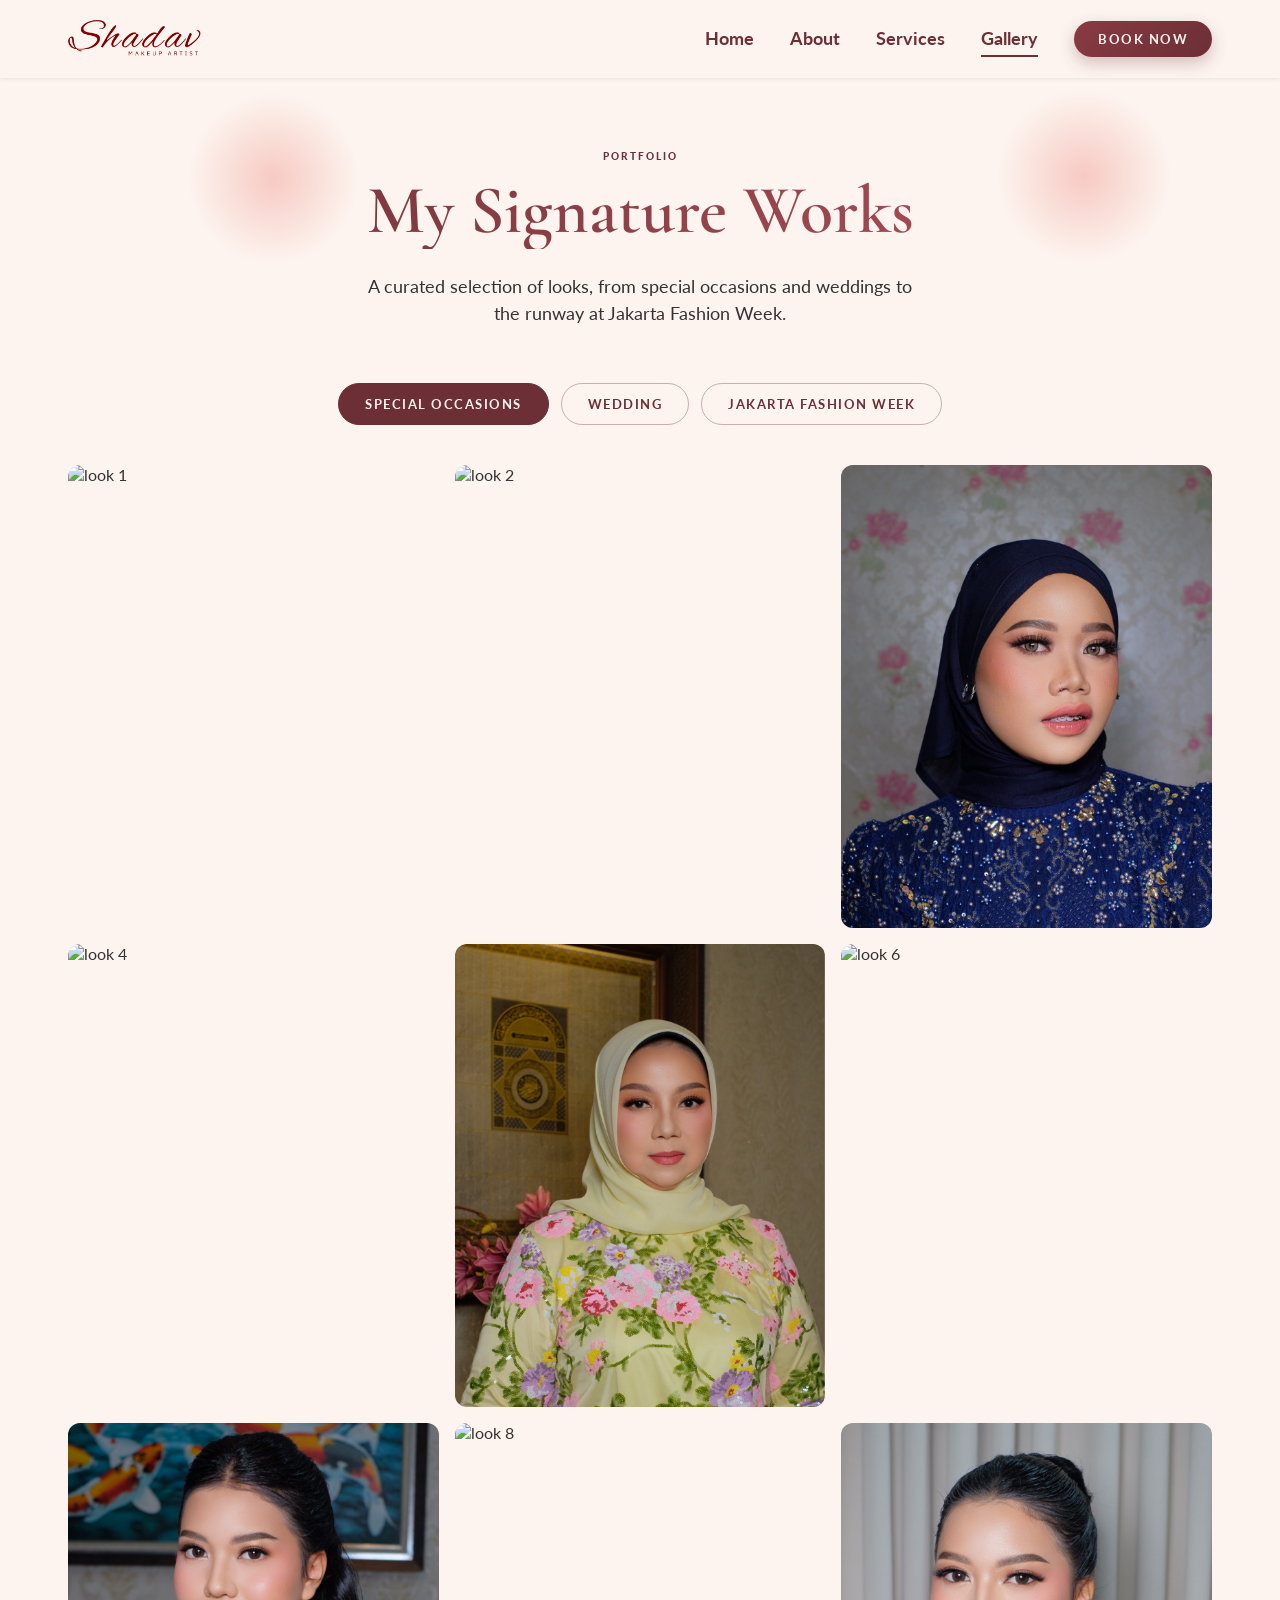
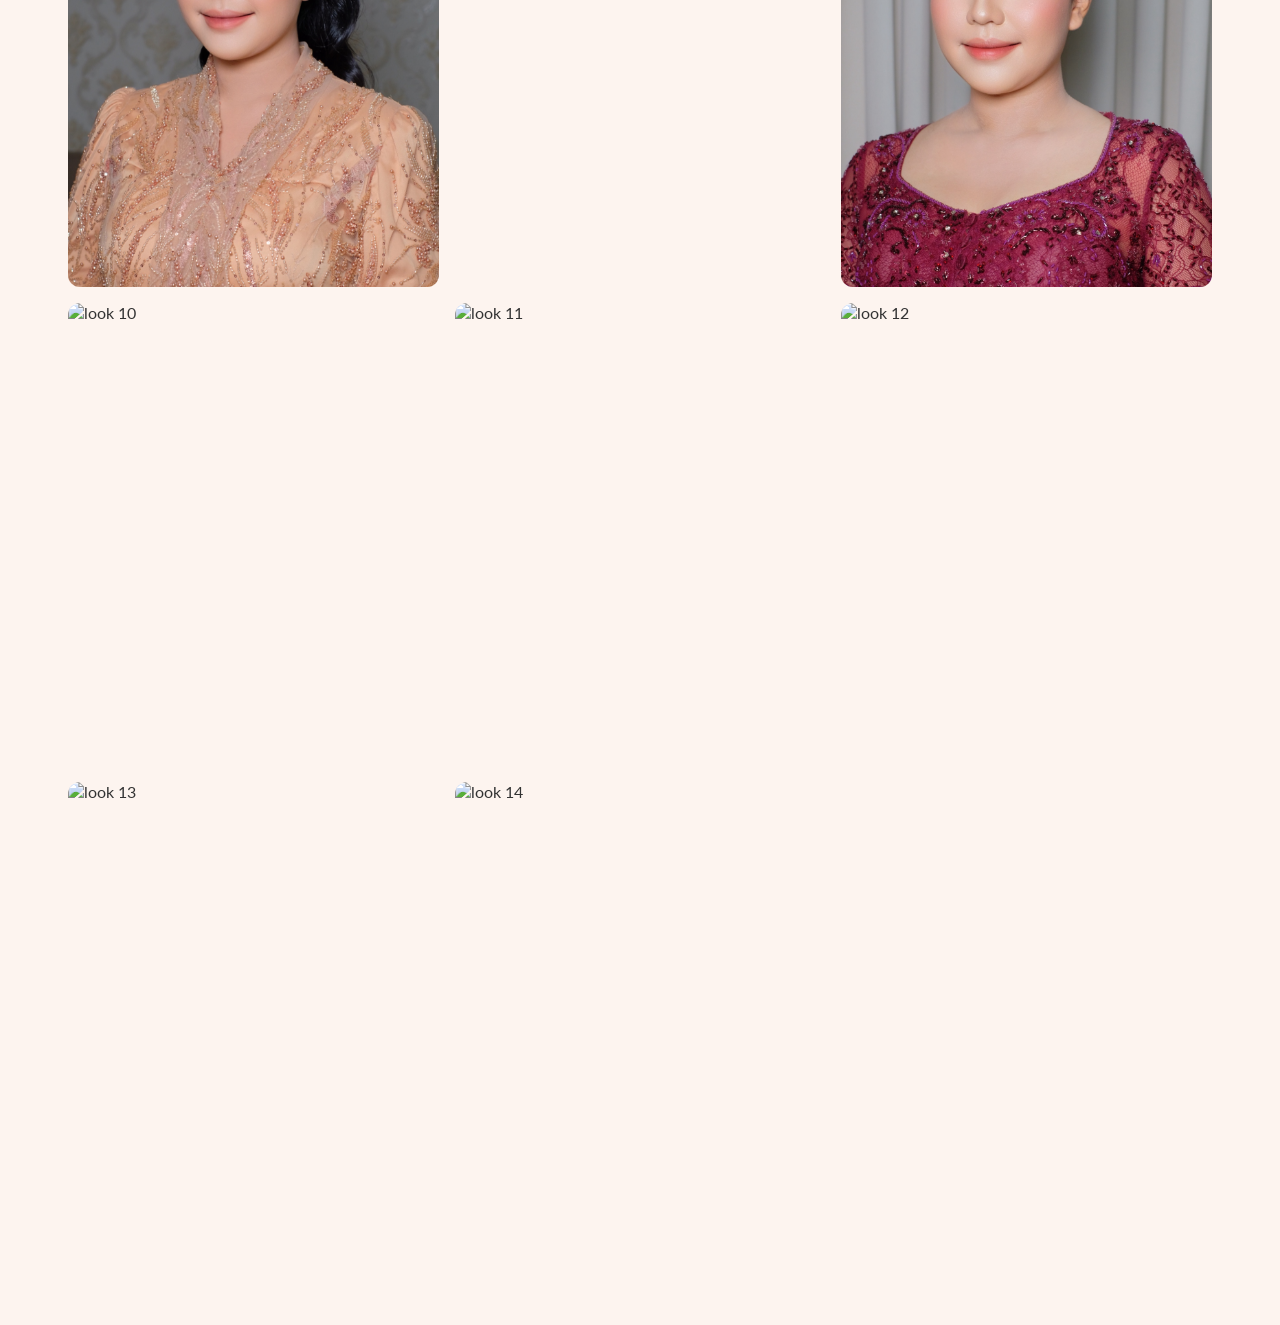
==== gallery.html @ 4684e202 "change format foto" ====
<!DOCTYPE html>
<html lang="en">
<head>
  <meta charset="UTF-8">
  <link rel="icon" href="Data/Logo/Logo.png" type="image/png">
  <meta name="viewport" content="width=device-width, initial-scale=1.0">
  <title>Gallery | Shadav Makeup</title>
    <link rel="preconnect" href="https://fonts.googleapis.com">
  <link rel="preconnect" href="https://fonts.gstatic.com" crossorigin>
  <link href="https://fonts.googleapis.com/css2?family=Cormorant+Garamond:wght@600&family=Lato:wght@400;700&display=swap" rel="stylesheet">
  <link rel="stylesheet" href="style.css">
  <link rel="stylesheet" href="gallery.css">
</head>
<body>

<header class="site-header">
<div class="header-inner">

    <a href="index.html" class="logo" aria-label="Shadav Makeup, beranda">
    <img src="/Data/Logo/Logo.png" alt="Logo Shadav Makeup">
    </a>

    <button class="nav-toggle" aria-label="Buka menu" aria-expanded="false">
        <span></span><span></span><span></span>
    </button>

    <nav class="main-nav" aria-label="Navigasi utama">
        <ul>
          <li><a href="index.html">Home</a></li>
          <li><a href="index.html#about">About</a></li>
          <li><a href="service.html">Services</a></li>
          <li><a href="gallery.html" class="active">Gallery</a></li>
          <li><a href="https://wa.me/6287834256680?text=Halo%2C%20saya%20ingin%20booking%20%5Bjenis%20layanan%5D%20pada%20tanggal%20%5Bdd%2Fmm%2Fyyyy%5D." class="nav-book-btn" target="_blank" rel="noopener">Book Now</a></li>
        </ul>
    </nav>

    </div>
  </header>
<main>

  <section class="gallery-hero has-glow">
    <p class="eyebrow">Portfolio</p>
    <h1>My Signature Works</h1>
    <p class="gallery-lead">A curated selection of looks, from special occasions and weddings to the runway at Jakarta Fashion Week.</p>
  </section>

  <section class="gallery-section">
    <div class="gallery-tabs" role="tablist" aria-label="Gallery categories">
      <button class="tab active" role="tab" id="tab-occasions" data-target="occasions" aria-selected="true" aria-controls="occasions">Special Occasions</button>
      <button class="tab" role="tab" id="tab-wedding" data-target="wedding" aria-selected="false" aria-controls="wedding" tabindex="-1">Wedding</button>
      <button class="tab" role="tab" id="tab-jfw" data-target="jfw" aria-selected="false" aria-controls="jfw" tabindex="-1">Jakarta Fashion Week</button>
    </div>

    <div class="gallery-panel" role="tabpanel" id="occasions" aria-labelledby="tab-occasions">
      <div class="gallery-grid">
        <img src="Data/Gallery/reguler/reguler.png"  alt="look 1" loading="lazy" decoding="async">
        <img src="Data/Gallery/reguler/reguler1.png" alt="look 2" loading="lazy" decoding="async">
        <img src="Data/Gallery/reguler/reguler2.png" alt="look 3" loading="lazy" decoding="async">
        <img src="Data/Gallery/reguler/reguler3.png" alt="look 4" loading="lazy" decoding="async">
        <img src="Data/Gallery/reguler/reguler4.png" alt="look 5" loading="lazy" decoding="async">
        <img src="Data/Gallery/reguler/reguler5.png" alt="look 6" loading="lazy" decoding="async">
        <img src="Data/Gallery/reguler/reguler6.png"  alt="look 7" loading="lazy" decoding="async">
        <img src="Data/Gallery/reguler/reguler7.png" alt="look 8" loading="lazy" decoding="async">
        <img src="Data/Gallery/reguler/reguler8.png" alt="look 9" loading="lazy" decoding="async">
        <img src="Data/Gallery/reguler/reguler9.png"  alt="look 10" loading="lazy" decoding="async">
        <img src="Data/Gallery/reguler/reguler10.png" alt="look 11" loading="lazy" decoding="async">
        <img src="Data/Gallery/reguler/reguler11.png" alt="look 12" loading="lazy" decoding="async">
        <img src="Data/Gallery/reguler/reguler12.png"  alt="look 13" loading="lazy" decoding="async">
        <img src="Data/Gallery/reguler/reguler13.png"  alt="look 14" loading="lazy" decoding="async">
        </div>
    </div>

    <div class="gallery-panel" role="tabpanel" id="wedding" aria-labelledby="tab-wedding" hidden>
      <div class="gallery-grid">
        <img src="Data/Gallery/wedding/wedding.png"  alt="Wedding" loading="lazy" decoding="async">
        <img src="Data/Gallery/wedding/wedding1.png" alt="Wedding" loading="lazy" decoding="async">
        <img src="Data/Gallery/wedding/wedding2.png" alt="Wedding" loading="lazy" decoding="async">
        <img src="Data/Gallery/wedding/wedding3.png"  alt="Wedding" loading="lazy" decoding="async">
        <img src="Data/Gallery/wedding/wedding4.png" alt="Wedding" loading="lazy" decoding="async">
        <img src="Data/Gallery/wedding/wedding5.png"  alt="Wedding" loading="lazy" decoding="async">
        <img src="Data/Gallery/wedding/wedding6.png" alt="Wedding" loading="lazy" decoding="async">
        <img src="Data/Gallery/wedding/wedding7.png" alt="Wedding" loading="lazy" decoding="async">
        <img src="Data/Gallery/wedding/wedding8.png"  alt="Wedding" loading="lazy" decoding="async">
        <img src="Data/Gallery/wedding/wedding9.png"  alt="Wedding" loading="lazy" decoding="async">
        <img src="Data/Gallery/wedding/wedding10.png" alt="Wedding" loading="lazy" decoding="async">
        <img src="Data/Gallery/wedding/wedding11.png" alt="Wedding" loading="lazy" decoding="async">
        <img src="Data/Gallery/wedding/wedding12.png"  alt="Wedding" loading="lazy" decoding="async">
        <img src="Data/Gallery/wedding/wedding13.png" alt="Wedding" loading="lazy" decoding="async">
        <img src="Data/Gallery/wedding/wedding14.png"  alt="Wedding" loading="lazy" decoding="async">
        <img src="Data/Gallery/wedding/wedding15.png" alt="Wedding" loading="lazy" decoding="async">
        <img src="Data/Gallery/wedding/wedding16.png" alt="Wedding" loading="lazy" decoding="async">
        <img src="Data/Gallery/wedding/wedding17.png"  alt="Wedding" loading="lazy" decoding="async">
        <img src="Data/Gallery/wedding/wedding19.png" alt="Wedding" loading="lazy" decoding="async">
        <img src="Data/Gallery/wedding/wedding20.png"  alt="Wedding" loading="lazy" decoding="async">
        <img src="Data/Gallery/wedding/wedding21.png" alt="Wedding" loading="lazy" decoding="async">
        <img src="Data/Gallery/wedding/wedding22.png"  alt="Wedding" loading="lazy" decoding="async">
        <img src="Data/Gallery/wedding/wedding23.png" alt="Wedding" loading="lazy" decoding="async">
        <img src="Data/Gallery/wedding/wedding24.png" alt="Wedding" loading="lazy" decoding="async">
    </div>
    </div>

    <div class="gallery-panel" role="tabpanel" id="jfw" aria-labelledby="tab-jfw" hidden>
      <div class="gallery-grid">
        <img src="Data/Gallery/JFW/JFW.JPG"  alt="Jakarta Fashion Week" loading="lazy" decoding="async">
        <img src="Data/Gallery/JFW/JFW1.JPG" alt="Jakarta Fashion Week" loading="lazy" decoding="async">
        <img src="Data/Gallery/JFW/JFW3.JPG"  alt="Jakarta Fashion Week" loading="lazy" decoding="async">
        <img src="Data/Gallery/JFW/JFW4.JPG" alt="Jakarta Fashion Week" loading="lazy" decoding="async">
        <img src="Data/Gallery/JFW/JFW5.JPG" alt="Jakarta Fashion Week" loading="lazy" decoding="async">
        <img src="Data/Gallery/JFW/JFW6.JPG"  alt="Jakarta Fashion Week" loading="lazy" decoding="async">
        <img src="Data/Gallery/JFW/JFW7.JPG" alt="Jakarta Fashion Week" loading="lazy" decoding="async">
        <img src="Data/Gallery/JFW/JFW8.JPG" alt="Jakarta Fashion Week" loading="lazy" decoding="async">
        <img src="Data/Gallery/JFW/JFW9.JPG"  alt="Jakarta Fashion Week" loading="lazy" decoding="async">
        <img src="Data/Gallery/JFW/JFW10.JPG"  alt="Jakarta Fashion Week" loading="lazy" decoding="async">
        <img src="Data/Gallery/JFW/JFW13.JPG" alt="Jakarta Fashion Week" loading="lazy" decoding="async">
        
    

    </div>
    </div>

</section>
</main>
  <script src="script.js" defer></script>
  <script src="glow.js" defer></script>
  <script src="gallery.js" defer></script>
</body>
</html>
---- style.css ----
:root {
  --primary: #fdf4ef;      /* warna primer: background halaman dan header */
  --maroon: #6b2f35;
  --text: #333333;
  --header-h: 78px;
}

* { box-sizing: border-box; margin: 0; padding: 0; }

body {
  min-height: 100vh;
  display: flex;
  flex-direction: column;
  font-family: "Lato", sans-serif;
  color: var(--text);
  background: var(--primary);
}



/* ===== HEADER ===== */
.site-header {
  position: sticky;
  top: 0;
  z-index: 100;
  height: var(--header-h);
  background: var(--primary);
  box-shadow: 0 1px 4px rgba(0, 0, 0, 0.08);
}

.header-inner {
  height: 100%;
  max-width: 1200px;
  margin: 0 auto;
  padding: 0 28px;
  display: flex;
  align-items: center;
  justify-content: space-between;
}

.logo img {
  display: block;
  height: 75px;
  width: auto;
}

/* ===== NAVIGATION ===== */
.main-nav > ul {
  list-style: none;
  display: flex;
  align-items: center;
  gap: 36px;
}

.main-nav a {
  display: inline-block;
  padding: 6px 0;
  font-size: 18px;
  font-weight: 700;
  color: var(--maroon);
  text-decoration: none;
  border-bottom: 2px solid transparent;
  transition: border-color 0.2s;
}

.main-nav a:hover,
.main-nav a.active {
  border-bottom-color: var(--maroon);
}

/* Styling khusus tombol Book Now di Header */
.main-nav .nav-book-btn {
  display: inline-block;
  padding: 10px 24px;
  background-color: var(--maroon);
  color: var(--primary) !important;
  border-radius: 999px;
  font-weight: 700;
  border-bottom: none !important;
  transition: opacity 0.2s, transform 0.2s;
}

.main-nav .nav-book-btn:hover {
  opacity: 0.9;
  transform: translateY(-1px);
  border-bottom: none !important;
}

/* ===== DROPDOWN (Services) ===== */
.has-dropdown { position: relative; }

.dropdown {
  position: absolute;
  top: 100%;
  left: -20px;
  min-width: 280px;
  padding: 8px 0;
  background: #fff;
  box-shadow: 0 6px 18px rgba(0, 0, 0, 0.12);
  opacity: 0;
  visibility: hidden;
  transform: translateY(8px);
  transition: opacity 0.2s, transform 0.2s, visibility 0.2s;
}

.has-dropdown:hover .dropdown,
.has-dropdown:focus-within .dropdown {
  opacity: 1;
  visibility: visible;
  transform: translateY(0);
}

.dropdown li { list-style: none; }

.dropdown a {
  display: block;
  padding: 12px 20px;
  font-size: 17px;
  color: var(--text);
  border-bottom: none;
}

.dropdown a:hover {
  background: var(--primary);
  color: var(--maroon);
  border-bottom: none;
}

/* ===== HAMBURGER (mobile) ===== */
.nav-toggle {
  display: none;
  background: none;
  border: 0;
  cursor: pointer;
  padding: 8px;
}

.nav-toggle span {
  display: block;
  width: 26px;
  height: 3px;
  margin: 5px 0;
  background: var(--maroon);
  border-radius: 2px;
}

/* ===== FOOTER ===== */
.site-footer {
  margin-top: auto;
  background: var(--maroon);
  color: var(--primary);
}

.footer-inner {
  max-width: 1200px;
  margin: 0 auto;
  padding: 72px 28px;
  display: grid;
  grid-template-columns: 1fr 1fr;
  gap: 64px;
  align-items: center;
}

/* Left: call to action */
.footer-cta h2 {
  font-size: clamp(36px, 5vw, 52px);
  font-weight: 700;
  line-height: 1.15;
  margin-bottom: 28px;
}

.footer-cta p {
  max-width: 460px;
  font-size: 17px;
  line-height: 1.8;
  opacity: 0.9;
  margin-bottom: 32px;
}

.btn-cta {
  display: inline-block;
  padding: 18px 32px;
  background: var(--primary);
  color: var(--maroon);
  font-size: 14px;
  font-weight: 700;
  letter-spacing: 2px;
  text-transform: uppercase;
  text-decoration: none;
  border-radius: 6px;
  transition: transform 0.2s, box-shadow 0.2s;
}

.btn-cta:hover {
  transform: translateY(-2px);
  box-shadow: 0 8px 18px rgba(0, 0, 0, 0.25);
}

/* Right: contact card */
.footer-card {
  padding: 36px;
  background: rgba(253, 244, 239, 0.08);
  border-radius: 20px;
}

.footer-card h3 {
  font-size: 14px;
  font-weight: 700;
  letter-spacing: 2px;
  text-transform: uppercase;
  margin-bottom: 24px;
}

.connect-list { list-style: none; }

.connect-list li {
  display: flex;
  gap: 16px;
  align-items: flex-start;
  margin-bottom: 26px;
}

.connect-list li:last-child { margin-bottom: 0; }

.connect-list .icon {
  flex: 0 0 44px;
  width: 44px;
  height: 44px;
  display: flex;
  align-items: center;
  justify-content: center;
  background: var(--primary);
  color: var(--maroon);
  border-radius: 50%;
}

.connect-list .label {
  display: block;
  font-size: 12px;
  font-weight: 700;
  letter-spacing: 1.5px;
  text-transform: uppercase;
  opacity: 0.7;
  margin-bottom: 4px;
}

.connect-list a {
  color: var(--primary);
  font-size: 18px;
  font-weight: 700;
  text-decoration: none;
}

.connect-list a:hover { text-decoration: underline; }

.connect-list .address {
  font-size: 17px;
  font-weight: 700;
  line-height: 1.7;
}

.connect-list .maps-link {
  display: inline-block;
  margin-top: 8px;
  font-size: 14px;
  text-decoration: underline;
}

.connect-list .note {
  margin-top: 10px;
  font-size: 12px;
  opacity: 0.65;
}

.footer-bottom {
  max-width: 1200px;
  margin: 0 auto;
  border-top: 1px solid rgba(253, 244, 239, 0.2);
  text-align: center;
  padding: 18px 28px;
  font-size: 14px;
  opacity: 0.8;
}

/* ===== RESPONSIVE ===== */
@media (max-width: 860px) {
  .nav-toggle { display: block; }

  .main-nav {
    position: absolute;
    top: var(--header-h);
    left: 0;
    right: 0;
    background: var(--primary);
    box-shadow: 0 10px 25px rgba(107, 47, 53, 0.1);
    display: none;
    border-bottom: 1px solid rgba(107, 47, 53, 0.12);
    z-index: 99;
  }

  .main-nav.open { display: block; }

  .main-nav > ul {
    flex-direction: column;
    align-items: stretch;
    gap: 0;
    padding: 16px 28px 24px;
  }

  .main-nav a { 
    padding: 12px 0; 
    font-size: 16px;
    border-bottom: none;
  }

  .main-nav a:hover,
  .main-nav a.active {
    border-bottom-color: transparent;
    opacity: 0.8;
  }

  /* Styling tombol Book Now di menu mobile */
  .main-nav .nav-book-btn {
    text-align: center;
    margin-top: 8px;
  }

  .footer-inner {
    grid-template-columns: 1fr;
    gap: 40px;
    padding: 48px 28px;
  }
}

@media (max-width: 520px) {
  .footer-card { padding: 24px; }
  .hero-stats { gap: 16px 20px; }
  .hero-stat strong { font-size: 32px; }
  .hero-stat span { font-size: 9px; letter-spacing: 1.5px; }
}
/* ===== ABOUT ===== */ 
.about-hero {
  position: relative;
    overflow-x: clip;
  text-align: center;
  padding: 72px 28px 24px;
}


.eyebrow {
  margin-bottom: 12px;
  font-size: 10px;
  font-weight: 1000;
  letter-spacing: 2px;
  text-transform: uppercase;
  color: var(--maroon);
}

.brand-title {
  text-align: center;
  font-family: "Cormorant Garamond", serif;
  font-size: clamp(18px, 3vw, 26px) !important;
  font-weight: 600;
  color: var(--maroon);
  margin-bottom: 28px;
  letter-spacing: 1px;
  text-transform: uppercase;
}

.about-hero h1 {
  font-family: "Cormorant Garamond", serif;
  font-size: clamp(40px, 8vw, 58px);
  font-weight: 600;
  color: var(--maroon);
}

.glow-layer {
  position: absolute;
  inset: 0;
  pointer-events: none;
}

.has-glow {
  position: relative;
  isolation: isolate;
}

.has-glow > :not(.glow-layer) {
  position: relative;
  z-index: 1;
}

body.has-glow > .site-header {
  position: sticky;
  z-index: 100;
}

.glow {
  position: absolute;
  border-radius: 50%;
  background: radial-gradient(closest-side, rgba(244, 184, 176, 0.7), rgba(244, 184, 176, 0));
  animation: glow-pulse 8s ease-in-out infinite;
}


@keyframes glow-pulse {
  0%, 100% { opacity: 0.25; transform: scale(0.92); }
  50%      { opacity: 0.65; transform: scale(1.08); }
}

@media (prefers-reduced-motion: reduce) {
  .glow { animation: none; opacity: 0.4; }
}

.about-lead {
  max-width: 620px;
  margin: 20px auto 0;
  font-family: "Cormorant Garamond", serif;
  font-style: italic;
  font-size: 20px;
  line-height: 1.5;
  color: var(--maroon);
}

.about-content {
  max-width: 720px;
  margin: 0 auto;
  padding: 32px 28px 72px;
}

.about-content h2 {
  margin: 48px 0 16px;
  font-family: "Cormorant Garamond", serif;
  font-size: 34px;
  font-weight: 600;
  color: var(--maroon);
}

.about-content p {
  margin-bottom: 20px;
  font-size: 17px;
  line-height: 1.85;
  text-align: justify;
  hyphens: auto;
}

.about-content strong { color: var(--maroon); }

.about-quote {
  max-width: 560px;
  margin: 50px auto 0;
  text-align: center;
}

.about-quote::before,
.about-quote::after {
  content: "";
  display: block;
  width: 40px;
  height: 1px;
  margin: 0 auto;
  background: var(--maroon);
  opacity: 0.4;
}

.about-quote::before { margin-bottom: 18px; }
.about-quote::after { margin-top: 18px; }

.about-quote p {
  margin: 0;
  text-align: center;
  font-family: "Cormorant Garamond", serif;
  font-style: italic;
  font-size: 26px;
  line-height: 1.5;
  color: #555;
}


/* ===== HERO ===== */
.hero {
  padding: 72px 28px 88px;
}

.hero-inner {
  max-width: 1200px;
  margin: 0 auto;
  display: grid;
  grid-template-columns: 1.1fr 0.9fr;
  gap: 56px;
  align-items: center;
}

.hero h1 {
  margin-bottom: 24px;
  font-family: "Cormorant Garamond", serif;
  font-size: clamp(42px, 6vw, 68px);
  font-weight: 600;
  line-height: 1.1;
  background: linear-gradient(90deg, #6b2f35, #b4535c);
  -webkit-background-clip: text;
  background-clip: text;
  -webkit-text-fill-color: transparent;
  color: transparent;
}

.hero-text p {
  max-width: 460px;
  margin-bottom: 36px;
  font-size: 18px;
  line-height: 1.8;
}

.btn-primary {
  display: inline-block;
  padding: 16px 34px;
  background: linear-gradient(135deg, #8a3a43, #6b2f35);
  color: var(--primary);
  font-size: 13px;
  font-weight: 700;
  letter-spacing: 2px;
  text-transform: uppercase;
  text-decoration: none;
  border-radius: 999px;
  box-shadow: 0 8px 20px rgba(107, 47, 53, 0.3);
  transition: transform 0.2s, box-shadow 0.2s;
}

.btn-primary:hover {
  transform: translateY(-2px);
  box-shadow: 0 12px 26px rgba(107, 47, 53, 0.38);
}

.hero-stats {
  display: flex;
  flex-wrap: wrap;
  justify-content: flex-start;
  gap: 24px 36px;
  text-align: left;
  margin-top: 44px;
}


.hero-stat strong {
  display: block;
  font-family: "Cormorant Garamond", serif;
  font-size: 42px;
  line-height: 1;
  color: var(--maroon);
}

.hero-stat span {
  display: block;
  margin-top: 8px;
  font-size: 9px;
  letter-spacing: 2px;
  text-transform: uppercase;
  opacity: 0.7;
}

/* Foto berbingkai lengkung */
.hero-photo {
  position: relative;
  width: min(100%, 420px);
  aspect-ratio: 1 / 1;
  margin-left: auto;
  overflow: hidden;
  border-radius: 50%;
  background: linear-gradient(180deg, #f4b8b0, #f9d5cb);
  box-shadow: 0 24px 50px rgba(107, 47, 53, 0.18);
}

.hero-photo img:nth-child(1) { animation-delay: 0s; }
.hero-photo img:nth-child(2) { animation-delay: 5s; }
.hero-photo img:nth-child(3) { animation-delay: 10s; }


@keyframes hero-fade {
  0%   { opacity: 0; transform: scale(1.05); }
  7%   { opacity: 1; }
  33%  { opacity: 1; }
  40%  { opacity: 0; transform: scale(1); }
  100% { opacity: 0; transform: scale(1.05); }
}

@media (prefers-reduced-motion: reduce) {
  .hero-photo img { animation: none; }
  .hero-photo img:first-child { opacity: 1; }
}

.hero-photo::before {
  content: "";
  position: absolute;
  inset: 14px;
  border: 1px solid rgba(107, 47, 53, 0.3);
  border-radius: 50%;
  pointer-events: none;
  z-index: 2;
}

.hero-photo img {
  position: absolute;
  inset: 0;
  opacity: 0;
  animation: hero-fade 15s ease-in-out infinite;
  width: 100%;
  height: 100%;
  object-fit: cover;
  object-position: center top;

}

@media (max-width: 860px) {
  .hero-inner {
    grid-template-columns: 1fr; /* Mengubah layout jadi 1 kolom ke bawah */
    gap: 40px;
    text-align: center;    
  }

  .hero-text p { margin-left: auto; margin-right: auto; }
  .hero-stats { 
    justify-content: center; 
  }
  .hero-stat { 
    text-align: center; 
  }

  .hero-photo { margin: 0 auto; width: min(100%, 340px); }
}

/* ===== BRAND MARQUEE SECTION ===== */
.brand-section {
  padding: 40px 0 60px;
  overflow: hidden;
  background: var(--primary);
}

.brand-marquee {
  position: relative;
  width: 100%;
  overflow: hidden;
  display: flex;
  margin-top: 24px;
  /* Efek pudar (fade) di sisi kiri dan kanan */
  mask-image: linear-gradient(90deg, transparent, #000 15%, #000 85%, transparent);
  -webkit-mask-image: linear-gradient(90deg, transparent, #000 15%, #000 85%, transparent);
}

.brand-track {
  display: flex;
  gap: 48px;
  width: max-content;
  align-items: center;
  animation: scroll-brand 30s linear infinite;
}

.brand-track:hover {
  animation-play-state: paused; /* Berhenti saat kursor diarahkan ke logo */
}

.brand-item {
  flex: 0 0 auto;
  display: flex;
  align-items: center;
  justify-content: center;
  width: 140px;
  height: 60px;
}

.brand-item img {
  max-width: 100%;
  max-height: 100%;
  object-fit: contain;
  opacity: 0.65;
  filter: grayscale(100%);
  transition: opacity 0.3s, filter 0.3s;
}

.brand-item img:hover {
  opacity: 1;
  filter: grayscale(0%);
}

@keyframes scroll-brand {
  from {
    transform: translateX(0);
  }
  to {
    transform: translateX(-50%);
  }
}

@media (prefers-reduced-motion: reduce) {
  .brand-track { animation: none; }
}

/* ===== TESTIMONIAL MARQUEE SECTION ===== */
.testimonial-section {
  padding: 60px 0 80px;
  background: var(--primary);
  overflow: hidden;
}

.testimonial-header {
  text-align: center;
  margin-bottom: 32px;
}

.testimonial-stars {
  font-size: 20px;
  color: #d4af37;
  letter-spacing: 4px;
  margin-top: 8px;
}

.testimonial-marquee {
  position: relative;
  width: 100%;
  overflow: hidden;
  display: flex;
  mask-image: linear-gradient(90deg, transparent, #000 10%, #000 90%, transparent);
  -webkit-mask-image: linear-gradient(90deg, transparent, #000 10%, #000 90%, transparent);
}

.testimonial-track {
  display: flex;
  gap: 24px;
  width: max-content;
  animation: scroll-testimonials 38s linear infinite;
}

.testimonial-track:hover {
  animation-play-state: paused;
}

.testimonial-card {
  flex: 0 0 320px;
  background: #ffffff;
  padding: 28px;
  border-radius: 16px;
  text-decoration: none;
  color: var(--text);
  box-shadow: 0 6px 20px rgba(107, 47, 53, 0.06);
  border: 1px solid rgba(107, 47, 53, 0.08);
  display: flex;
  flex-direction: column;
  justify-content: space-between;
  transition: transform 0.3s, box-shadow 0.3s;
}

.testimonial-card:hover {
  transform: translateY(-4px);
  box-shadow: 0 12px 28px rgba(107, 47, 53, 0.12);
}

.t-text {
  font-size: 12px;
  line-height: 1.7;
  font-style: italic;
  margin-bottom: 16px;
  color: #444;
}

.t-author {
  display: block;
  font-weight: 700;
  font-size: 13px;
  color: var(--maroon);
}

/* ===== SERVICES OVERVIEW SECTION ===== */
.services-overview-section {
  padding: 60px 28px 80px;
  max-width: 1200px;
  margin: 0 auto;
}

.services-overview-header {
  text-align: center;
  margin-bottom: 48px;
}

.services-overview-lead {
  max-width: 540px;
  margin: 12px auto 0;
  font-size: 16px;
  line-height: 1.7;
  color: #555;
}

.services-preview-grid {
  display: grid;
  grid-template-columns: repeat(3, 1fr);
  gap: 32px;
  align-items: stretch;
}

.service-preview-card {
  background: #ffffff;
  padding: 24px 32px;
  border-radius: 20px;
  border: 1px solid rgba(107, 47, 53, 0.1);
  box-shadow: 0 10px 30px rgba(107, 47, 53, 0.05);
  display: flex;
  flex-direction: column;
  justify-content: space-between;
  transition: transform 0.3s, box-shadow 0.3s;
}

.service-preview-card:hover {
  transform: translateY(-5px);
  box-shadow: 0 18px 38px rgba(107, 47, 53, 0.12);
}

.service-preview-icon {
  font-size: 32px;
  margin-bottom: 12px;
}

.service-preview-card h3 {
  font-family: "Cormorant Garamond", serif;
  font-size: 26px;
  font-weight: 600;
  color: var(--maroon);
  margin-bottom: 8px;
}

.service-preview-card p {
  font-size: 14px;
  line-height: 1.7;
  color: #555;
  margin-bottom: 28px;
}

.service-preview-btn {
  display: inline-block;
  align-self: flex-start;
  font-size: 12px;
  font-weight: 700;
  letter-spacing: 1.5px;
  text-transform: uppercase;
  color: var(--maroon);
  text-decoration: none;
  border-bottom: 1.5px solid var(--maroon);
  padding-bottom: 3px;
  transition: opacity 0.2s, transform 0.2s;
}

.service-preview-btn:hover {
  opacity: 0.75;
  transform: translateX(3px);
}

@media (max-width: 960px) {
  .services-preview-grid {
    grid-template-columns: 1fr;
    max-width: 500px;
    margin: 0 auto;
  }
}

/* ===== BRAND COLLAB HIGHLIGHT SECTION ===== */
.brand-collab-highlight {
  padding: 60px 28px 80px;
  max-width: 1200px;
  margin: 0 auto;
}

.brand-collab-header {
  text-align: center;
  margin-bottom: 48px;
}

.brand-collab-lead {
  max-width: 600px;
  margin: 12px auto 0;
  font-size: 16px;
  line-height: 1.7;
  color: #555;
}

.brand-collab-grid {
  display: grid;
  grid-template-columns: repeat(3, 1fr);
  gap: 32px;
  align-items: stretch;
  margin-bottom: 40px;
}

.brand-collab-card {
  background: #ffffff;
  padding: 36px 28px;
  border-radius: 20px;
  border: 1px solid rgba(107, 47, 53, 0.1);
  box-shadow: 0 10px 30px rgba(107, 47, 53, 0.05);
  text-align: center;
  transition: transform 0.3s, box-shadow 0.3s;
}

.brand-collab-card:hover {
  transform: translateY(-4px);
  box-shadow: 0 16px 36px rgba(107, 47, 53, 0.1);
}

.collab-icon {
  display: flex;
  align-items: center;
  justify-content: center;
  margin-bottom: 18px;
}

.brand-collab-card h3 {
  font-family: "Cormorant Garamond", serif;
  font-size: 24px;
  font-weight: 600;
  color: var(--maroon);
  margin-bottom: 12px;
}

.brand-collab-card p {
  font-size: 14px;
  line-height: 1.7;
  color: #555;
}

.brand-collab-action {
  text-align: center;
}

@media (max-width: 960px) {
  .brand-collab-grid {
    grid-template-columns: 1fr;
    max-width: 500px;
    margin: 0 auto 36px;
  }
}

@keyframes scroll-testimonials {
  from {
    transform: translateX(0);
  }
  to {
    transform: translateX(-50%);
  }
}

@media (prefers-reduced-motion: reduce) {
  .testimonial-track { animation: none; }
}

.card-stars {
  font-size: 13px;
  color: #e09f7d; /* Bisa diganti #d4af37 untuk warna emas atau #b4535c untuk senada tema */
  letter-spacing: 3px;
  margin-bottom: 2px;
}

.main-nav a.nav-book-btn {
  padding: 10px 24px;
  background: linear-gradient(135deg, #8a3a43, #6b2f35);
  color: var(--primary);
  font-size: 13px;
  letter-spacing: 1.5px;
  text-transform: uppercase;
  border-bottom: 0;
  border-radius: 999px;
  box-shadow: 0 6px 16px rgba(107, 47, 53, 0.28);
}

.main-nav a.nav-book-btn:hover { border-bottom: 0; }
---- gallery.css ----
/* ===== GALLERY ===== */
.gallery-hero {
  position: relative;
  text-align: center;
  padding: 72px 28px 24px;
}

.gallery-hero h1 {
margin-bottom: 24px;
font-family: "Cormorant Garamond", serif;
  font-size: clamp(42px, 6vw, 68px);
  font-weight: 600;
  line-height: 1.1;
  background: linear-gradient(90deg, #6b2f35, #b4535c);
  -webkit-background-clip: text;
  background-clip: text;
  -webkit-text-fill-color: transparent;
  color: transparent;
}

.gallery-lead {
  max-width: 560px;
  margin: 16px auto 0;
  font-size: 18px;
  line-height: 1.5;
}

.gallery-section {
  max-width: 1200px;
  margin: 0 auto;
  padding: 32px 28px 80px;
}

/* Tabs */
.gallery-tabs {
  display: flex;
  flex-wrap: wrap;
  justify-content: center;
  gap: 12px;
  margin-bottom: 40px;
}

.gallery-tabs .tab {
  padding: 12px 26px;
  background: transparent;
  color: var(--maroon);
  font-family: "Lato", sans-serif;
  font-size: 13px;
  font-weight: 700;
  letter-spacing: 1.5px;
  text-transform: uppercase;
  border: 1px solid rgba(107, 47, 53, 0.35);
  border-radius: 999px;
  cursor: pointer;
  transition: background 0.25s, color 0.25s, border-color 0.25s;
}

.gallery-tabs .tab:hover { border-color: var(--maroon); }

.gallery-tabs .tab.active {
  background: var(--maroon);
  color: var(--primary);
  border-color: var(--maroon);
}

.gallery-tabs .tab:focus-visible {
  outline: 2px solid var(--maroon);
  outline-offset: 3px;
}

/* Panel dan grid */
.gallery-panel:not([hidden]) {
  animation: panel-in 0.45s ease;
}

@keyframes panel-in {
  from { opacity: 0; transform: translateY(12px); }
  to   { opacity: 1; transform: none; }
}

.gallery-grid {
  display: grid;
  grid-template-columns: repeat(3, 1fr);
  gap: 16px;
}

.gallery-grid img {
  display: block;
  width: 100%;
  aspect-ratio: 4 / 5;
  object-fit: cover;
  border-radius: 12px;
  transition: transform 0.35s, box-shadow 0.35s;
}

.gallery-grid img:hover {
  transform: translateY(-4px);
  box-shadow: 0 14px 28px rgba(107, 47, 53, 0.2);
}

@media (max-width: 860px) {
  .gallery-grid { grid-template-columns: repeat(2, 1fr); gap: 12px; }
}

@media (max-width: 520px) {
  .gallery-tabs .tab { padding: 10px 18px; font-size: 12px; }
}

@media (prefers-reduced-motion: reduce) {
  .gallery-panel:not([hidden]) { animation: none; }
  .gallery-grid img { transition: none; }
}
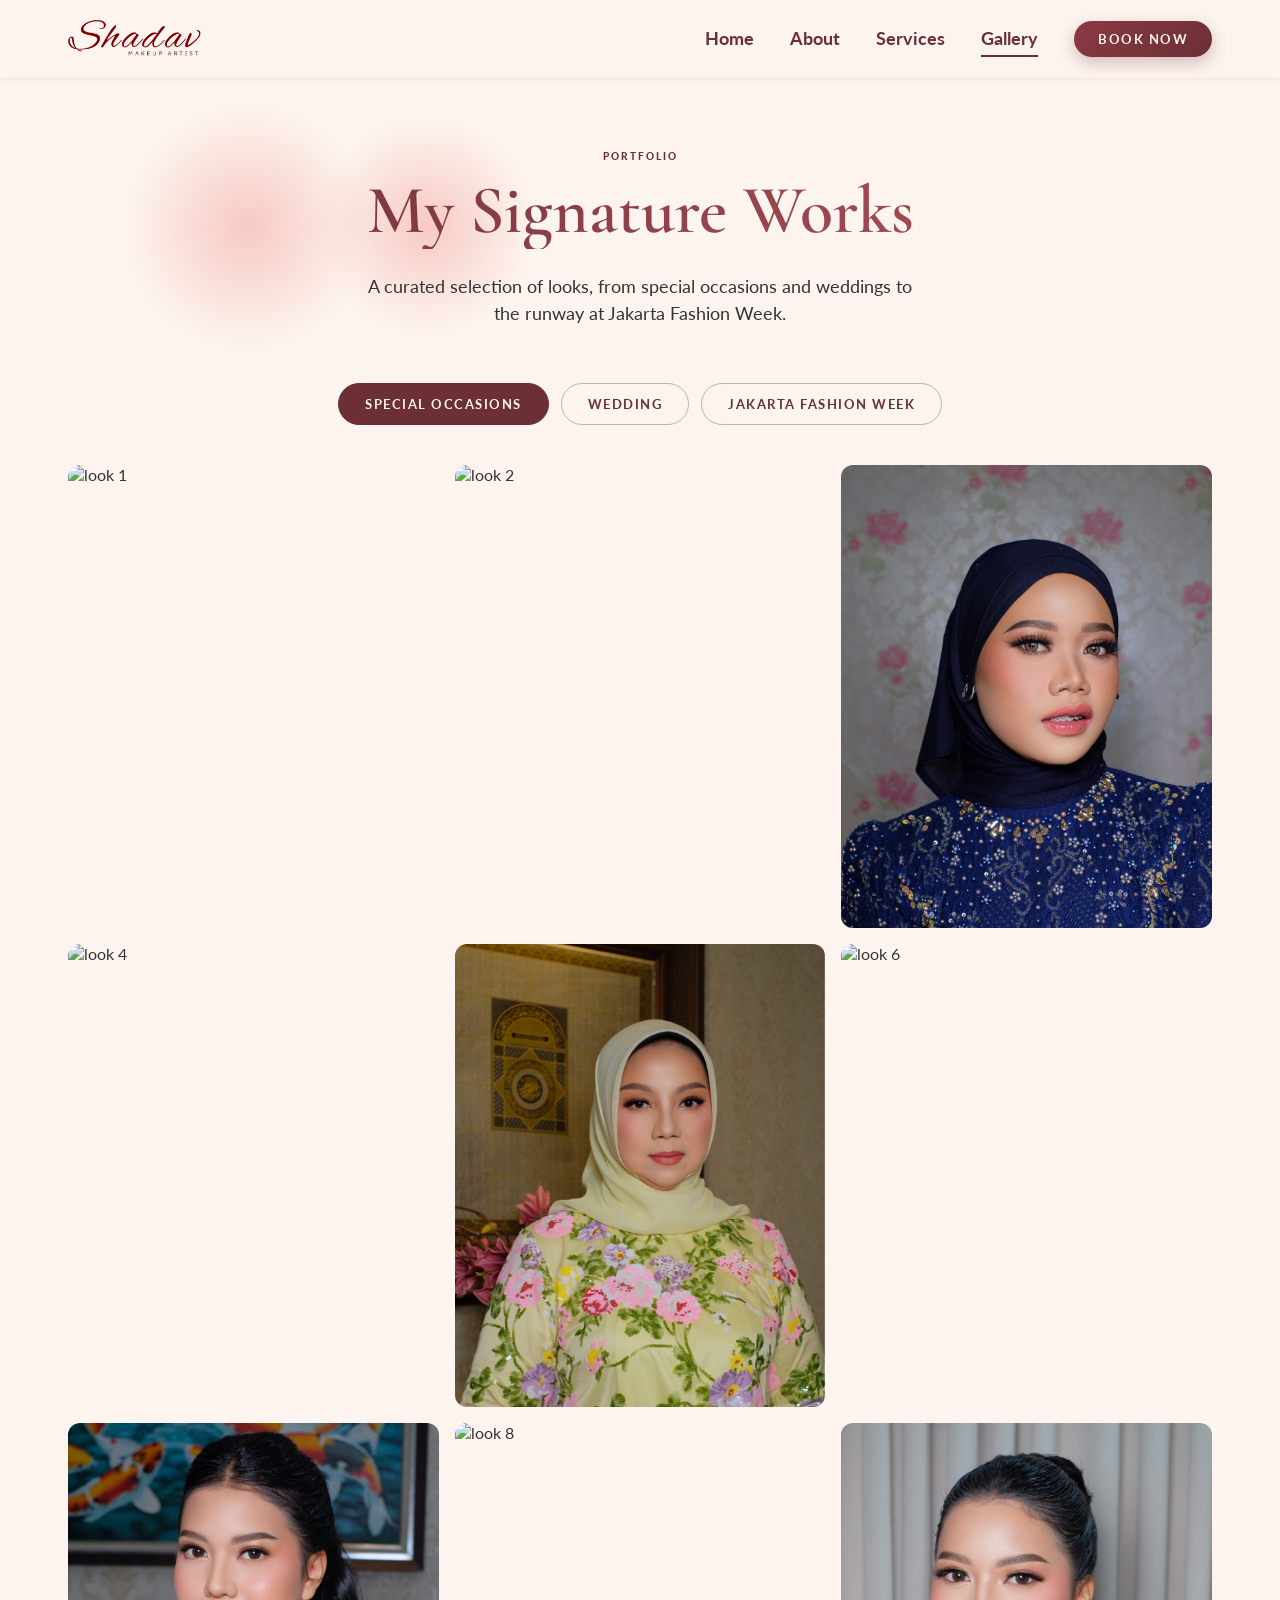
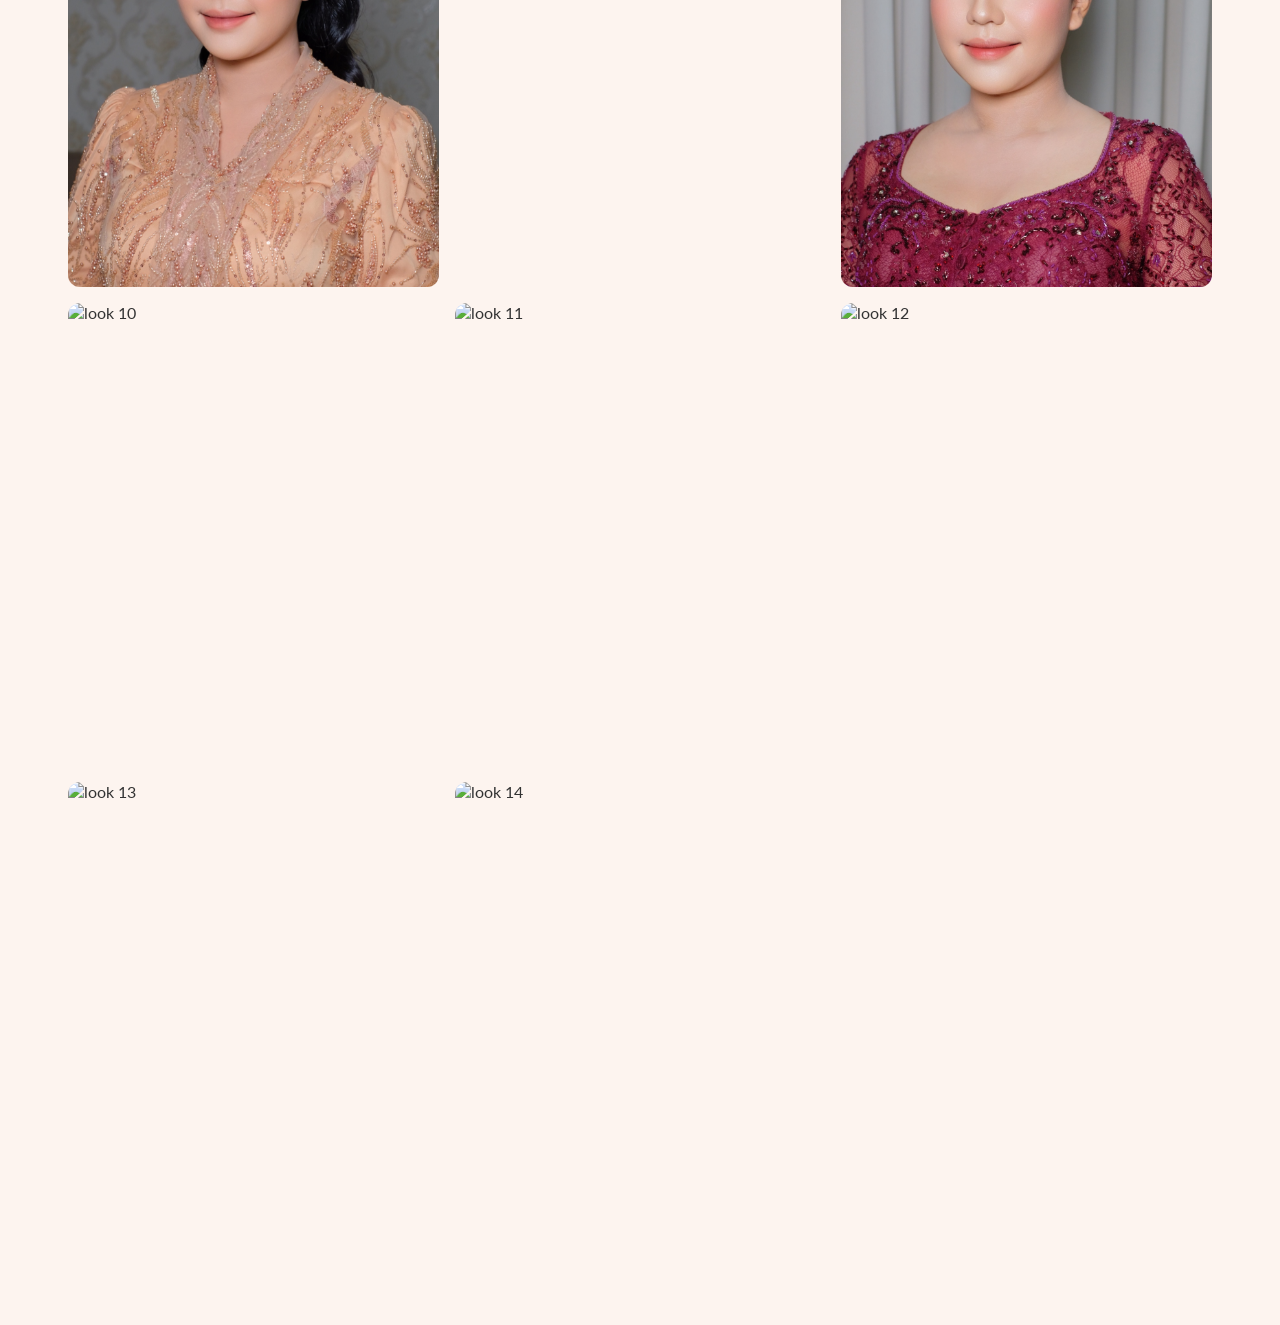
==== commit 1103e5ca: "change ratio photo" ====
--- a/gallery.html
+++ b/gallery.html
@@ -95,7 +95,6 @@
         <img src="Data/Gallery/wedding/wedding21.png" alt="Wedding" loading="lazy" decoding="async">
         <img src="Data/Gallery/wedding/wedding22.png"  alt="Wedding" loading="lazy" decoding="async">
         <img src="Data/Gallery/wedding/wedding23.png" alt="Wedding" loading="lazy" decoding="async">
-        <img src="Data/Gallery/wedding/wedding24.png" alt="Wedding" loading="lazy" decoding="async">
     </div>
     </div>
 
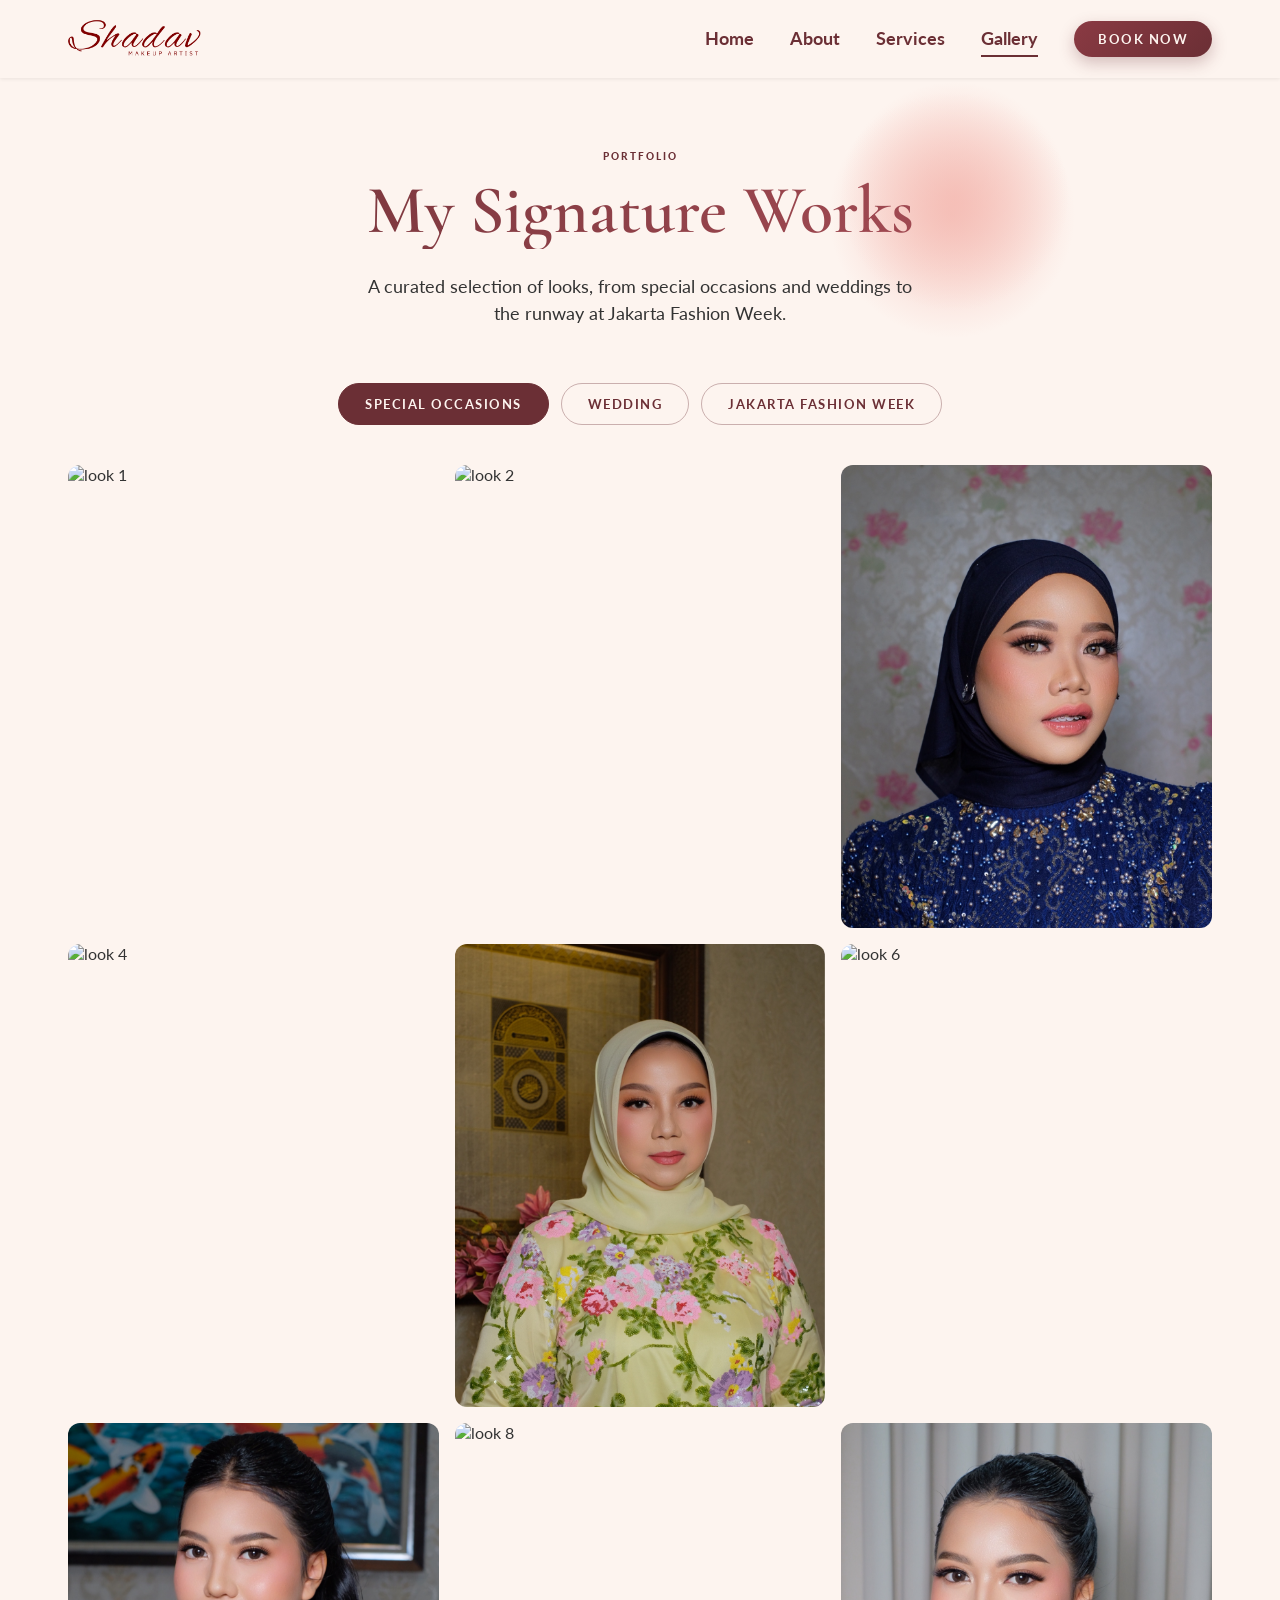
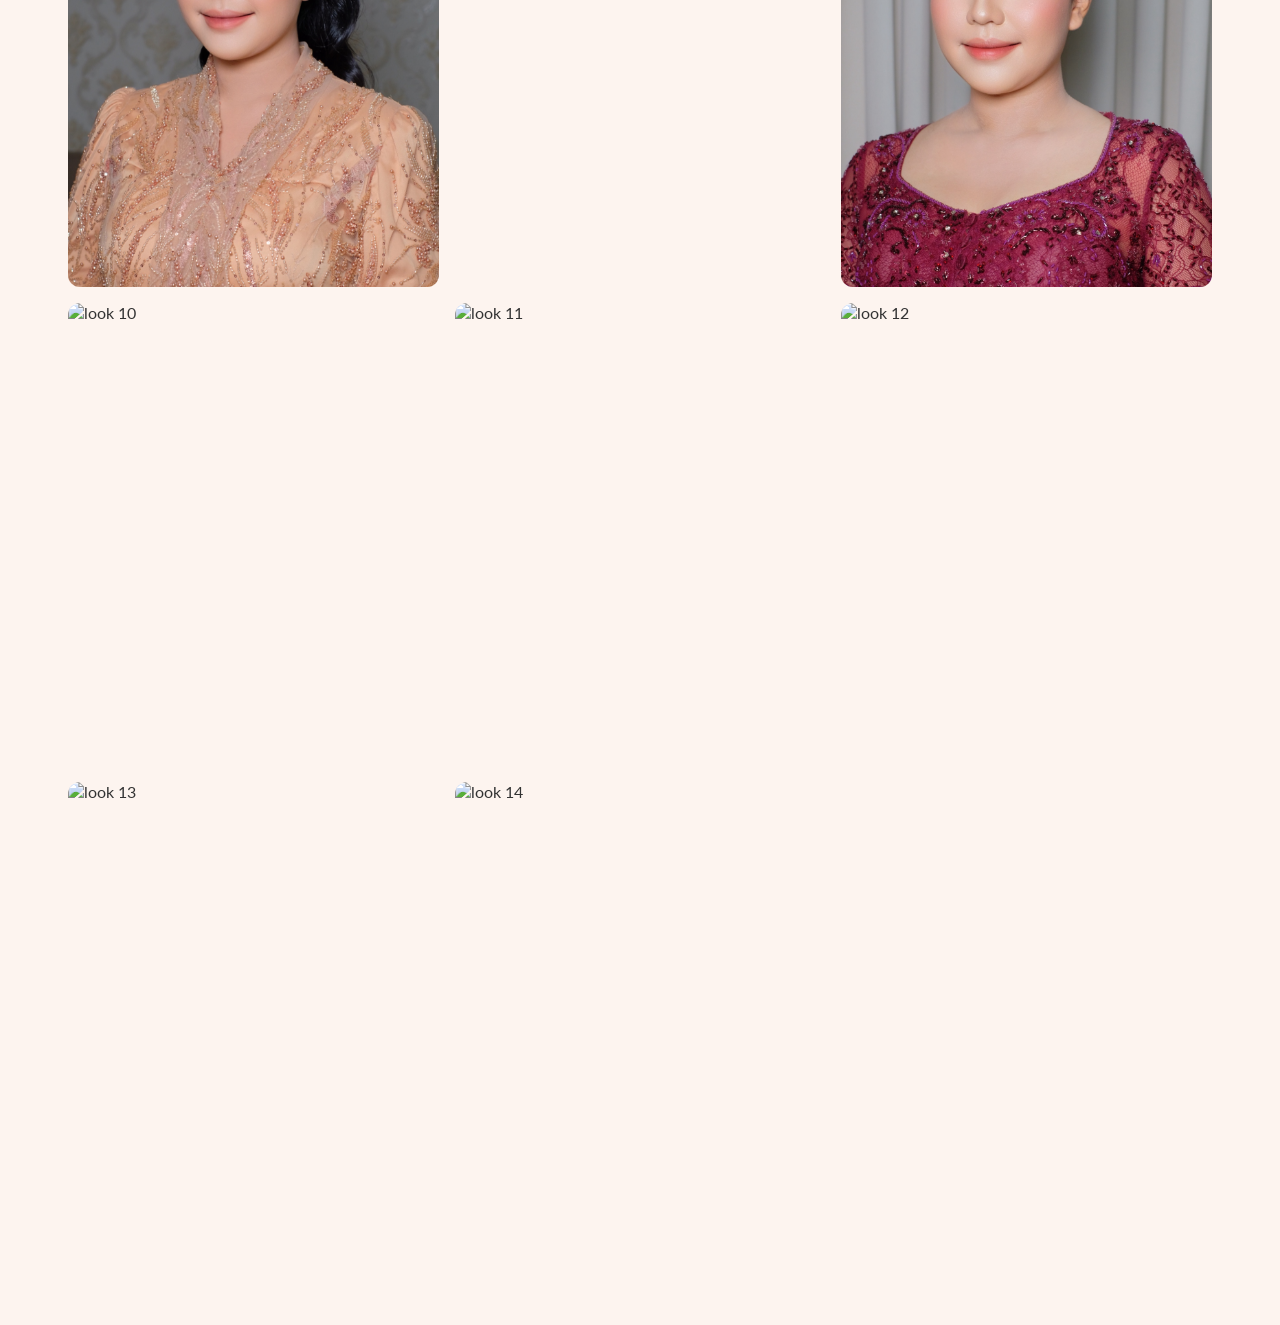
==== commit a6b38f8a: "change again" ====
--- a/gallery.html
+++ b/gallery.html
@@ -72,29 +72,20 @@
 
     <div class="gallery-panel" role="tabpanel" id="wedding" aria-labelledby="tab-wedding" hidden>
       <div class="gallery-grid">
-        <img src="Data/Gallery/wedding/wedding.png"  alt="Wedding" loading="lazy" decoding="async">
-        <img src="Data/Gallery/wedding/wedding1.png" alt="Wedding" loading="lazy" decoding="async">
-        <img src="Data/Gallery/wedding/wedding2.png" alt="Wedding" loading="lazy" decoding="async">
-        <img src="Data/Gallery/wedding/wedding3.png"  alt="Wedding" loading="lazy" decoding="async">
-        <img src="Data/Gallery/wedding/wedding4.png" alt="Wedding" loading="lazy" decoding="async">
-        <img src="Data/Gallery/wedding/wedding5.png"  alt="Wedding" loading="lazy" decoding="async">
-        <img src="Data/Gallery/wedding/wedding6.png" alt="Wedding" loading="lazy" decoding="async">
-        <img src="Data/Gallery/wedding/wedding7.png" alt="Wedding" loading="lazy" decoding="async">
-        <img src="Data/Gallery/wedding/wedding8.png"  alt="Wedding" loading="lazy" decoding="async">
-        <img src="Data/Gallery/wedding/wedding9.png"  alt="Wedding" loading="lazy" decoding="async">
-        <img src="Data/Gallery/wedding/wedding10.png" alt="Wedding" loading="lazy" decoding="async">
-        <img src="Data/Gallery/wedding/wedding11.png" alt="Wedding" loading="lazy" decoding="async">
-        <img src="Data/Gallery/wedding/wedding12.png"  alt="Wedding" loading="lazy" decoding="async">
-        <img src="Data/Gallery/wedding/wedding13.png" alt="Wedding" loading="lazy" decoding="async">
-        <img src="Data/Gallery/wedding/wedding14.png"  alt="Wedding" loading="lazy" decoding="async">
-        <img src="Data/Gallery/wedding/wedding15.png" alt="Wedding" loading="lazy" decoding="async">
-        <img src="Data/Gallery/wedding/wedding16.png" alt="Wedding" loading="lazy" decoding="async">
-        <img src="Data/Gallery/wedding/wedding17.png"  alt="Wedding" loading="lazy" decoding="async">
-        <img src="Data/Gallery/wedding/wedding19.png" alt="Wedding" loading="lazy" decoding="async">
-        <img src="Data/Gallery/wedding/wedding20.png"  alt="Wedding" loading="lazy" decoding="async">
-        <img src="Data/Gallery/wedding/wedding21.png" alt="Wedding" loading="lazy" decoding="async">
-        <img src="Data/Gallery/wedding/wedding22.png"  alt="Wedding" loading="lazy" decoding="async">
-        <img src="Data/Gallery/wedding/wedding23.png" alt="Wedding" loading="lazy" decoding="async">
+        <img src="Data/Gallery/reguler/reguler.png"  alt="look 1" loading="lazy" decoding="async">
+        <img src="Data/Gallery/reguler/reguler1.png" alt="look 2" loading="lazy" decoding="async">
+        <img src="Data/Gallery/reguler/reguler2.png" alt="look 3" loading="lazy" decoding="async">
+        <img src="Data/Gallery/reguler/reguler3.png" alt="look 4" loading="lazy" decoding="async">
+        <img src="Data/Gallery/reguler/reguler4.png" alt="look 5" loading="lazy" decoding="async">
+        <img src="Data/Gallery/reguler/reguler5.png" alt="look 6" loading="lazy" decoding="async">
+        <img src="Data/Gallery/reguler/reguler6.png"  alt="look 7" loading="lazy" decoding="async">
+        <img src="Data/Gallery/reguler/reguler7.png" alt="look 8" loading="lazy" decoding="async">
+        <img src="Data/Gallery/reguler/reguler8.png" alt="look 9" loading="lazy" decoding="async">
+        <img src="Data/Gallery/reguler/reguler9.png"  alt="look 10" loading="lazy" decoding="async">
+        <img src="Data/Gallery/reguler/reguler10.png" alt="look 11" loading="lazy" decoding="async">
+        <img src="Data/Gallery/reguler/reguler11.png" alt="look 12" loading="lazy" decoding="async">
+        <img src="Data/Gallery/reguler/reguler12.png"  alt="look 13" loading="lazy" decoding="async">
+        <img src="Data/Gallery/reguler/reguler13.png"  alt="look 14" loading="lazy" decoding="async">
     </div>
     </div>
 
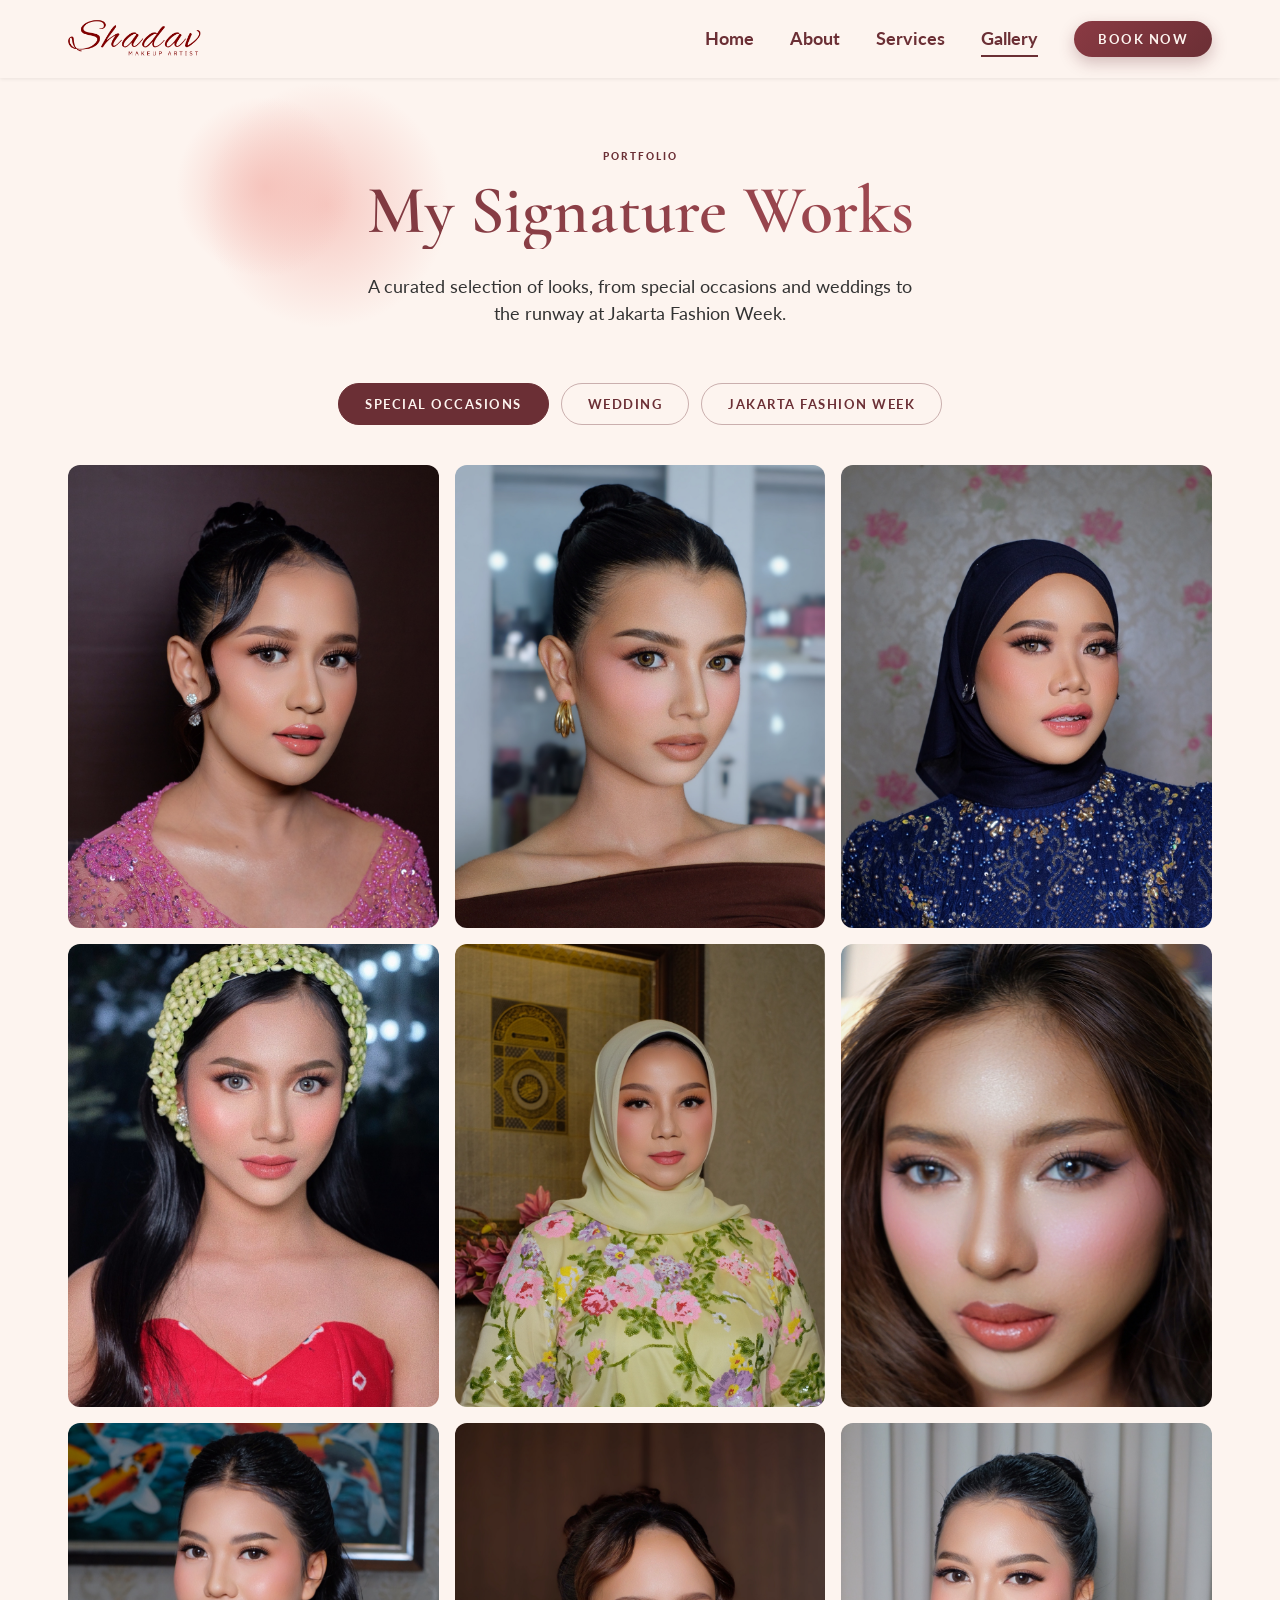
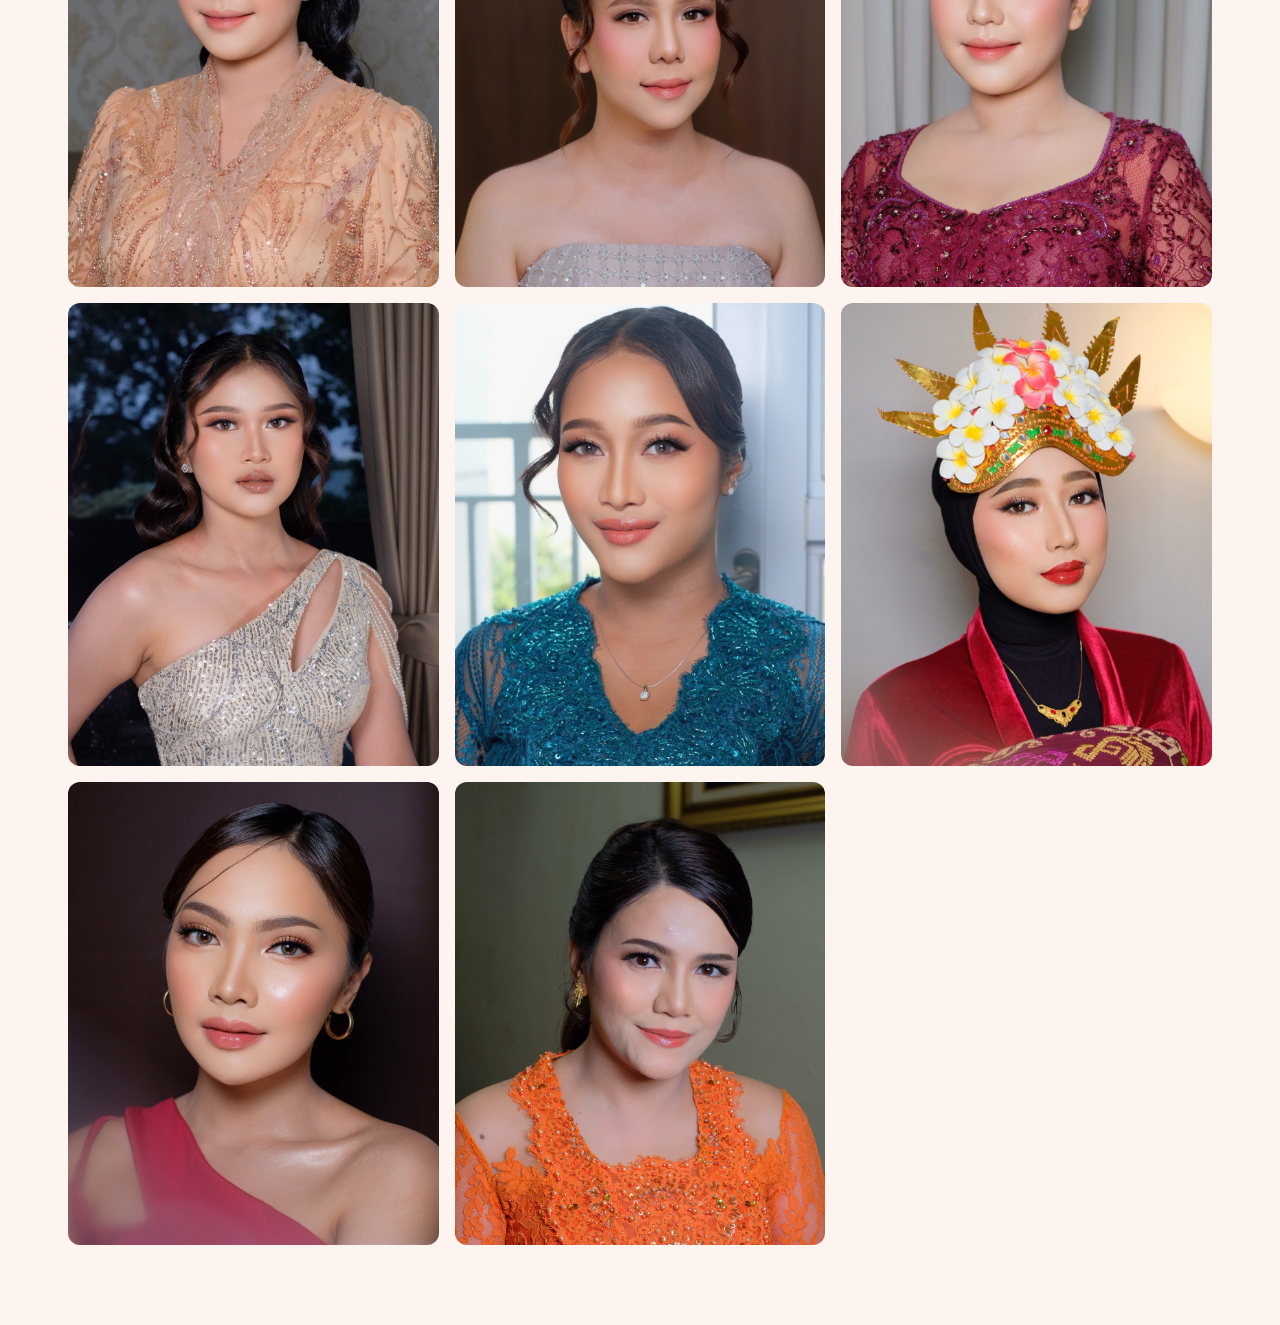
==== commit e6802900: "relocation" ====
--- a/gallery.html
+++ b/gallery.html
@@ -53,39 +53,48 @@
 
     <div class="gallery-panel" role="tabpanel" id="occasions" aria-labelledby="tab-occasions">
       <div class="gallery-grid">
-        <img src="Data/Gallery/reguler/reguler.png"  alt="look 1" loading="lazy" decoding="async">
-        <img src="Data/Gallery/reguler/reguler1.png" alt="look 2" loading="lazy" decoding="async">
-        <img src="Data/Gallery/reguler/reguler2.png" alt="look 3" loading="lazy" decoding="async">
-        <img src="Data/Gallery/reguler/reguler3.png" alt="look 4" loading="lazy" decoding="async">
-        <img src="Data/Gallery/reguler/reguler4.png" alt="look 5" loading="lazy" decoding="async">
-        <img src="Data/Gallery/reguler/reguler5.png" alt="look 6" loading="lazy" decoding="async">
-        <img src="Data/Gallery/reguler/reguler6.png"  alt="look 7" loading="lazy" decoding="async">
-        <img src="Data/Gallery/reguler/reguler7.png" alt="look 8" loading="lazy" decoding="async">
-        <img src="Data/Gallery/reguler/reguler8.png" alt="look 9" loading="lazy" decoding="async">
-        <img src="Data/Gallery/reguler/reguler9.png"  alt="look 10" loading="lazy" decoding="async">
-        <img src="Data/Gallery/reguler/reguler10.png" alt="look 11" loading="lazy" decoding="async">
-        <img src="Data/Gallery/reguler/reguler11.png" alt="look 12" loading="lazy" decoding="async">
-        <img src="Data/Gallery/reguler/reguler12.png"  alt="look 13" loading="lazy" decoding="async">
-        <img src="Data/Gallery/reguler/reguler13.png"  alt="look 14" loading="lazy" decoding="async">
+        <img src="Data/reguler/reguler.png"  alt="look 1" loading="lazy" decoding="async">
+        <img src="Data/reguler/reguler1.png" alt="look 2" loading="lazy" decoding="async">
+        <img src="Data/reguler/reguler2.png" alt="look 3" loading="lazy" decoding="async">
+        <img src="Data/reguler/reguler3.png" alt="look 4" loading="lazy" decoding="async">
+        <img src="Data/reguler/reguler4.png" alt="look 5" loading="lazy" decoding="async">
+        <img src="Data/reguler/reguler5.png" alt="look 6" loading="lazy" decoding="async">
+        <img src="Data/reguler/reguler6.png"  alt="look 7" loading="lazy" decoding="async">
+        <img src="Data/reguler/reguler7.png" alt="look 8" loading="lazy" decoding="async">
+        <img src="Data/reguler/reguler8.png" alt="look 9" loading="lazy" decoding="async">
+        <img src="Data/reguler/reguler9.png"  alt="look 10" loading="lazy" decoding="async">
+        <img src="Data/reguler/reguler10.png" alt="look 11" loading="lazy" decoding="async">
+        <img src="Data/reguler/reguler11.png" alt="look 12" loading="lazy" decoding="async">
+        <img src="Data/reguler/reguler12.png"  alt="look 13" loading="lazy" decoding="async">
+        <img src="Data/reguler/reguler13.png"  alt="look 14" loading="lazy" decoding="async">
         </div>
     </div>
 
     <div class="gallery-panel" role="tabpanel" id="wedding" aria-labelledby="tab-wedding" hidden>
       <div class="gallery-grid">
-        <img src="Data/Gallery/reguler/reguler.png"  alt="look 1" loading="lazy" decoding="async">
-        <img src="Data/Gallery/reguler/reguler1.png" alt="look 2" loading="lazy" decoding="async">
-        <img src="Data/Gallery/reguler/reguler2.png" alt="look 3" loading="lazy" decoding="async">
-        <img src="Data/Gallery/reguler/reguler3.png" alt="look 4" loading="lazy" decoding="async">
-        <img src="Data/Gallery/reguler/reguler4.png" alt="look 5" loading="lazy" decoding="async">
-        <img src="Data/Gallery/reguler/reguler5.png" alt="look 6" loading="lazy" decoding="async">
-        <img src="Data/Gallery/reguler/reguler6.png"  alt="look 7" loading="lazy" decoding="async">
-        <img src="Data/Gallery/reguler/reguler7.png" alt="look 8" loading="lazy" decoding="async">
-        <img src="Data/Gallery/reguler/reguler8.png" alt="look 9" loading="lazy" decoding="async">
-        <img src="Data/Gallery/reguler/reguler9.png"  alt="look 10" loading="lazy" decoding="async">
-        <img src="Data/Gallery/reguler/reguler10.png" alt="look 11" loading="lazy" decoding="async">
-        <img src="Data/Gallery/reguler/reguler11.png" alt="look 12" loading="lazy" decoding="async">
-        <img src="Data/Gallery/reguler/reguler12.png"  alt="look 13" loading="lazy" decoding="async">
-        <img src="Data/Gallery/reguler/reguler13.png"  alt="look 14" loading="lazy" decoding="async">
+        <img src="Data/wedding/wedding.png"  alt="look 1" loading="lazy" decoding="async">
+        <img src="Data/wedding/wedding1.png" alt="look 2" loading="lazy" decoding="async">
+        <img src="Data/wedding/wedding2.png" alt="look 3" loading="lazy" decoding="async">
+        <img src="Data/wedding/wedding3.png" alt="look 4" loading="lazy" decoding="async">
+        <img src="Data/wedding/wedding4.png" alt="look 5" loading="lazy" decoding="async">
+        <img src="Data/wedding/wedding5.png" alt="look 6" loading="lazy" decoding="async">
+        <img src="Data/wedding/wedding6.png"  alt="look 7" loading="lazy" decoding="async">
+        <img src="Data/wedding/wedding7.png" alt="look 8" loading="lazy" decoding="async">
+        <img src="Data/wedding/wedding8.png" alt="look 9" loading="lazy" decoding="async">
+        <img src="Data/wedding/wedding9.png"  alt="look 10" loading="lazy" decoding="async">
+        <img src="Data/wedding/wedding10.png" alt="look 11" loading="lazy" decoding="async">
+        <img src="Data/wedding/wedding11.png" alt="look 12" loading="lazy" decoding="async">
+        <img src="Data/wedding/wedding12.png"  alt="look 13" loading="lazy" decoding="async">
+        <img src="Data/wedding/wedding13.png"  alt="look 14" loading="lazy" decoding="async">
+        <img src="Data/wedding/wedding14.png" alt="look 11" loading="lazy" decoding="async">
+        <img src="Data/wedding/wedding15.png" alt="look 12" loading="lazy" decoding="async">
+        <img src="Data/wedding/wedding16.png"  alt="look 13" loading="lazy" decoding="async">
+        <img src="Data/wedding/wedding17.png"  alt="look 14" loading="lazy" decoding="async">
+        <img src="Data/wedding/wedding18.png"  alt="look 14" loading="lazy" decoding="async">
+        <img src="Data/wedding/wedding19.png" alt="look 11" loading="lazy" decoding="async">
+        <img src="Data/wedding/wedding20.png" alt="look 12" loading="lazy" decoding="async">
+        <img src="Data/wedding/wedding21.png"  alt="look 13" loading="lazy" decoding="async">
+        <img src="Data/wedding/wedding22.png"  alt="look 14" loading="lazy" decoding="async">
     </div>
     </div>
 
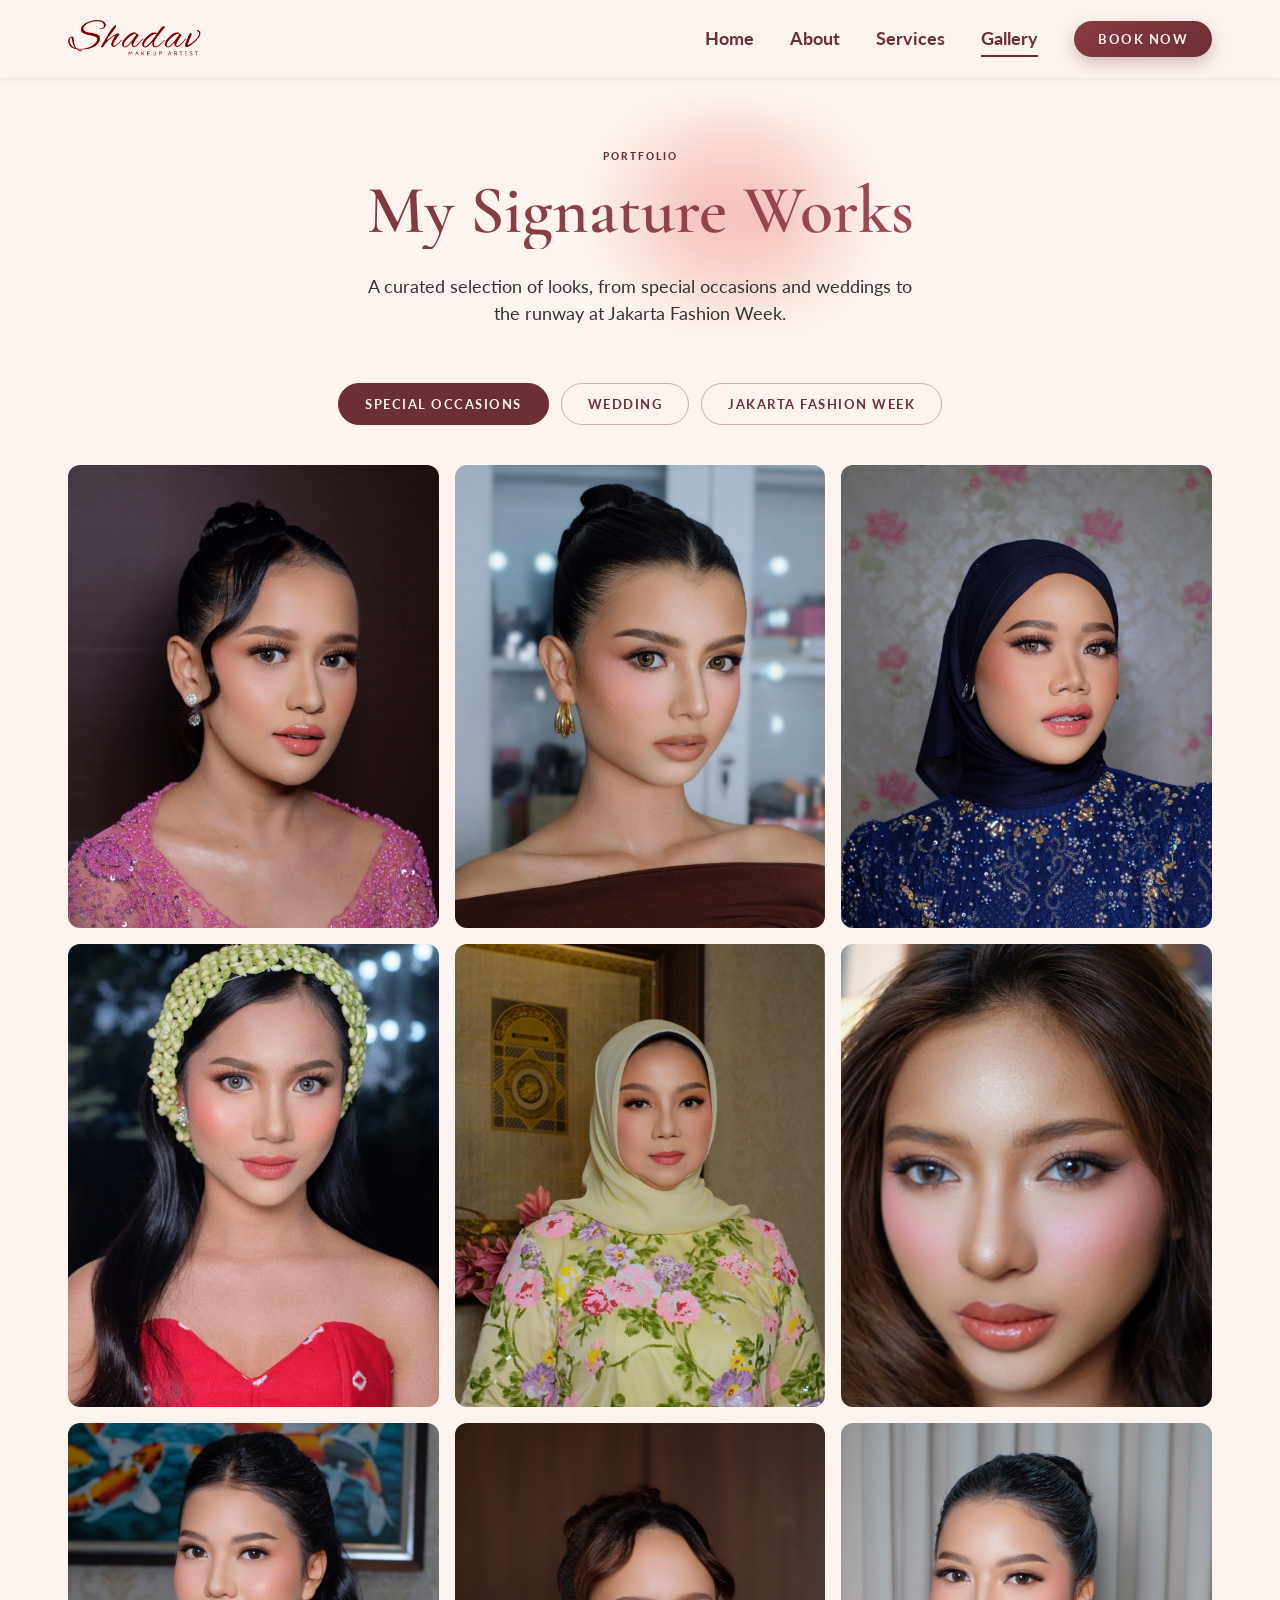
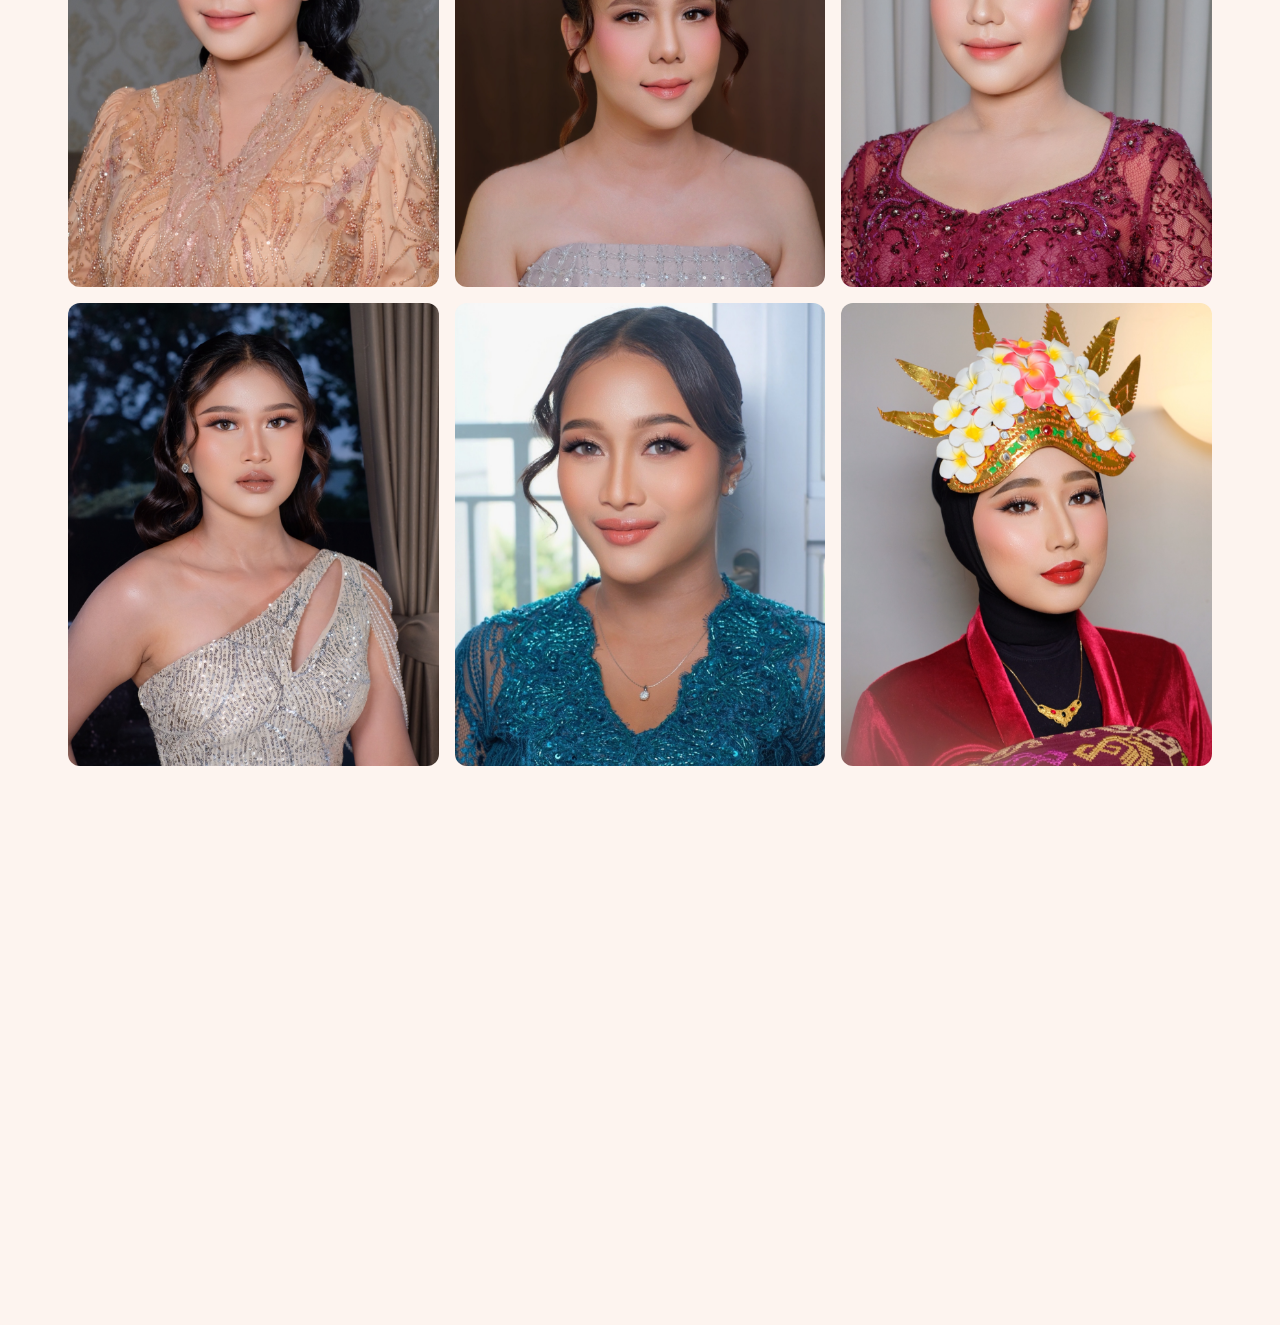
==== commit 3839976c: "change number phone" ====
--- a/gallery.html
+++ b/gallery.html
@@ -30,7 +30,7 @@
           <li><a href="index.html#about">About</a></li>
           <li><a href="service.html">Services</a></li>
           <li><a href="gallery.html" class="active">Gallery</a></li>
-          <li><a href="https://wa.me/6287834256680?text=Halo%2C%20saya%20ingin%20booking%20%5Bjenis%20layanan%5D%20pada%20tanggal%20%5Bdd%2Fmm%2Fyyyy%5D." class="nav-book-btn" target="_blank" rel="noopener">Book Now</a></li>
+          <li><a href="https://wa.me/628811816052?text=Halo%2C%20saya%20ingin%20booking%20%5Bjenis%20layanan%5D%20pada%20tanggal%20%5Bdd%2Fmm%2Fyyyy%5D." class="nav-book-btn" target="_blank" rel="noopener">Book Now</a></li>
         </ul>
     </nav>
 
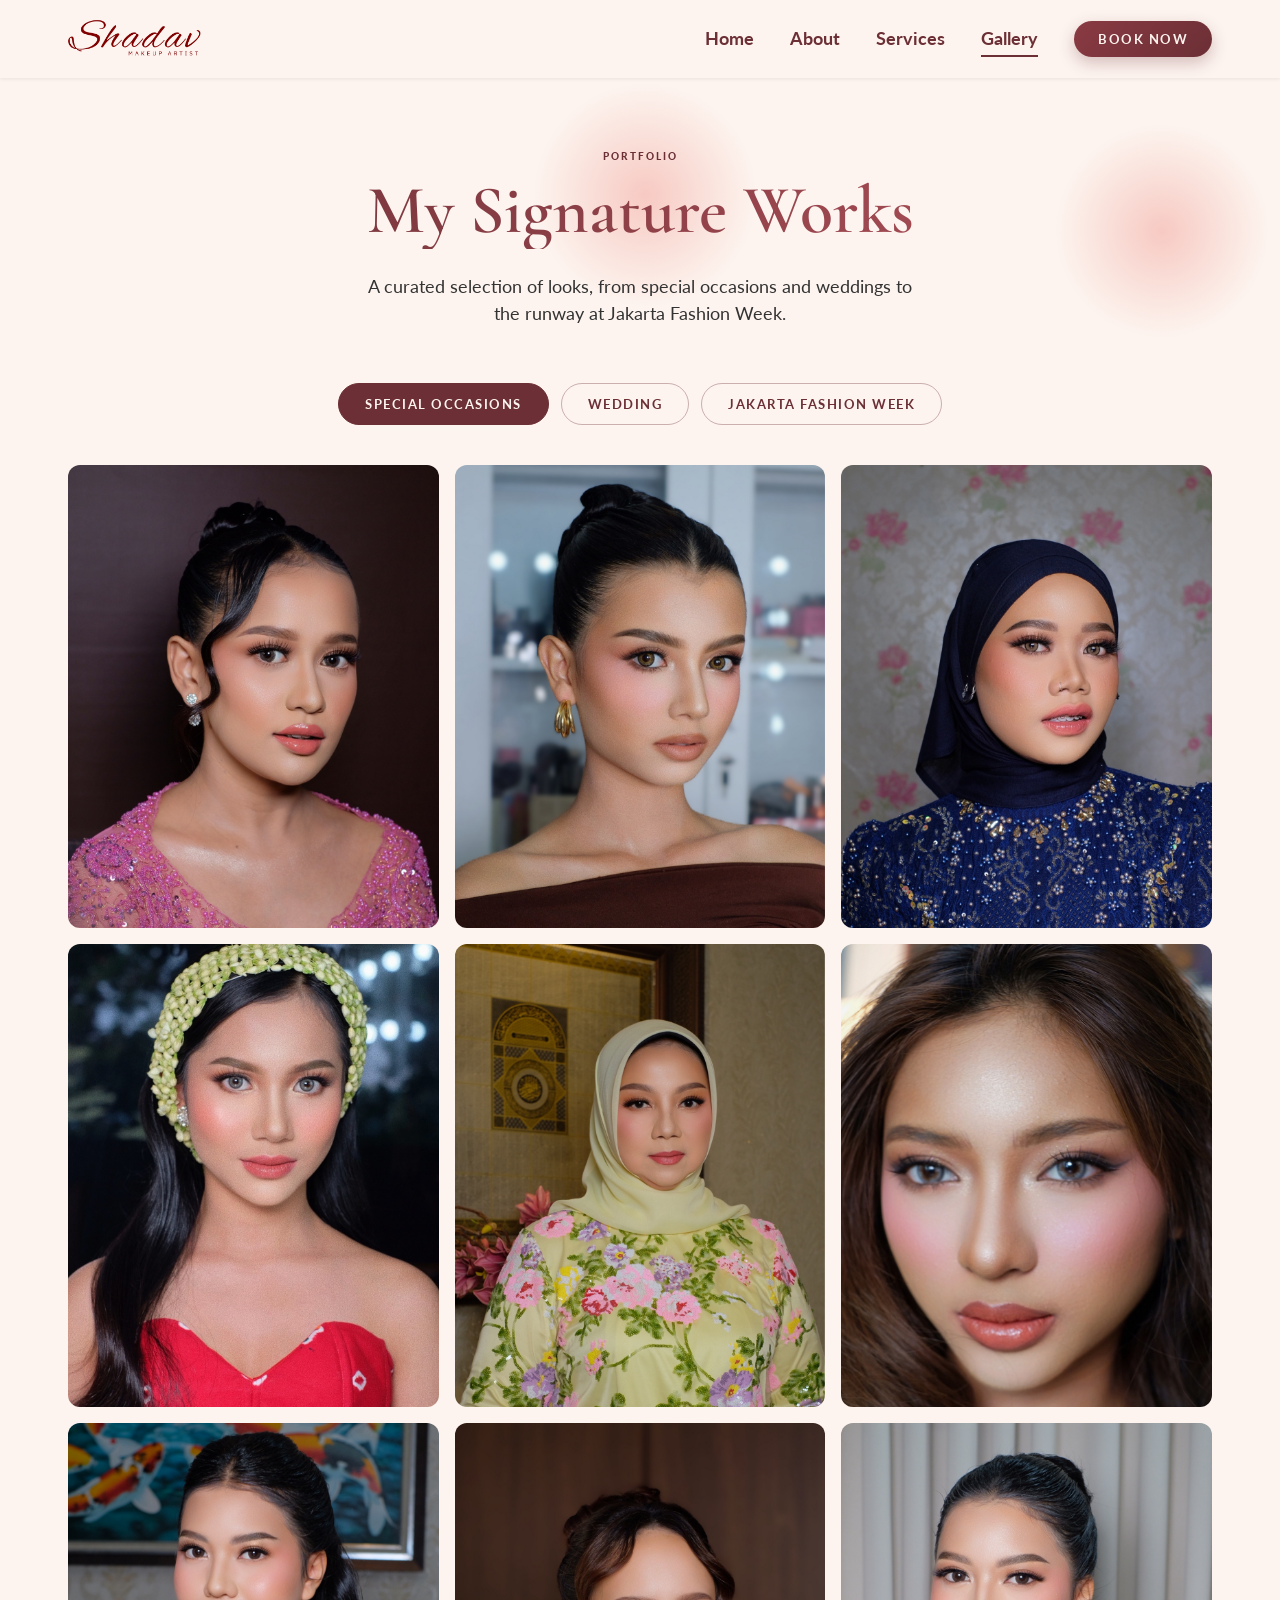
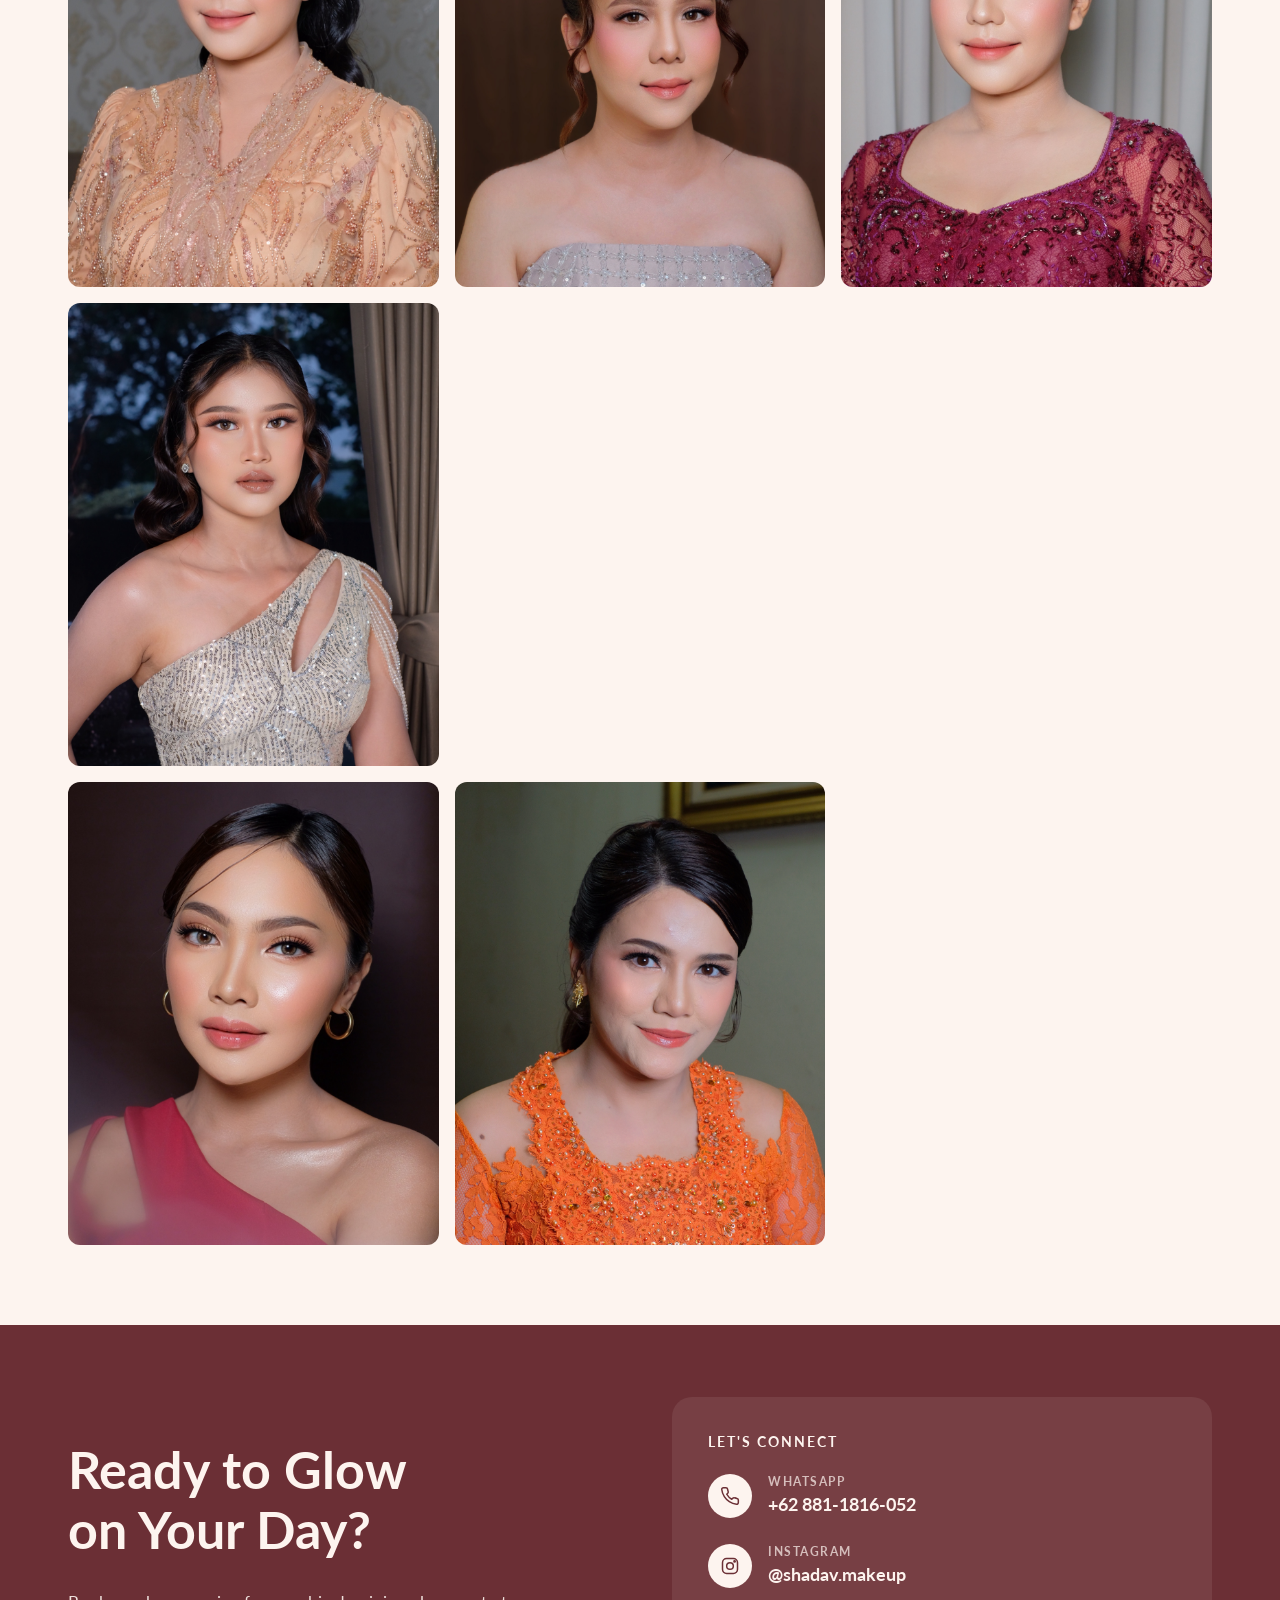
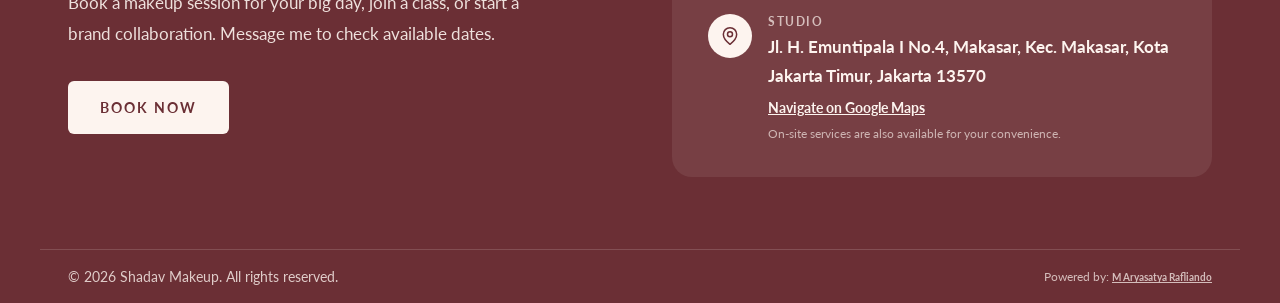
==== commit 845887c6: "fix footer" ====
--- a/gallery.html
+++ b/gallery.html
@@ -119,6 +119,57 @@
 
 </section>
 </main>
+<footer class="site-footer">
+    <div class="footer-inner">
+      <div class="footer-cta">
+        <h2>Ready to Glow<br>on Your Day?</h2>
+        <p>Book a makeup session for your big day, join a class, or start a brand collaboration. Message me to check available dates.</p>
+        <a class="btn-cta" href="https://wa.me/628811816052?text=Halo%2C%20saya%20ingin%20booking%20%5Bjenis%20layanan%5D%20pada%20tanggal%20%5Bdd%2Fmm%2Fyyyy%5D." target="_blank" rel="noopener">Book Now</a>
+      </div>
+ 
+      <div class="footer-card">
+        <h3>Let's Connect</h3>
+        <ul class="connect-list">
+          <li>
+            <span class="icon" aria-hidden="true">
+              <svg viewBox="0 0 24 24" width="20" height="20" fill="none" stroke="currentColor" stroke-width="1.8" stroke-linecap="round" stroke-linejoin="round"><path d="M22 16.9v3a2 2 0 0 1-2.2 2 19.8 19.8 0 0 1-8.6-3.1 19.5 19.5 0 0 1-6-6A19.8 19.8 0 0 1 2.1 4.2 2 2 0 0 1 4.1 2h3a2 2 0 0 1 2 1.7c.1 1 .4 1.9.7 2.8a2 2 0 0 1-.5 2.1L8.1 9.9a16 16 0 0 0 6 6l1.3-1.3a2 2 0 0 1 2.1-.4c.9.3 1.8.6 2.8.7a2 2 0 0 1 1.7 2z"/></svg>
+            </span>
+            <div>
+              <span class="label">WhatsApp</span>
+              <a href="https://wa.me/628811816052" target="_blank" rel="noopener">+62 881-1816-052</a>
+            </div>
+          </li>
+          <li>
+            <span class="icon" aria-hidden="true">
+              <svg viewBox="0 0 24 24" width="20" height="20" fill="none" stroke="currentColor" stroke-width="1.8" stroke-linecap="round" stroke-linejoin="round"><rect x="3" y="3" width="18" height="18" rx="5"/><circle cx="12" cy="12" r="4"/><circle cx="17.5" cy="6.5" r="0.8" fill="currentColor"/></svg>
+            </span>
+            <div>
+              <span class="label">Instagram</span>
+              <a href="https://www.instagram.com/shadav.makeup/" target="_blank" rel="noopener">@shadav.makeup</a>
+            </div>
+          </li>
+          <li>
+            <span class="icon" aria-hidden="true">
+              <svg viewBox="0 0 24 24" width="20" height="20" fill="none" stroke="currentColor" stroke-width="1.8" stroke-linecap="round" stroke-linejoin="round"><path d="M20 10c0 6-8 12-8 12S4 16 4 10a8 8 0 0 1 16 0z"/><circle cx="12" cy="10" r="3"/></svg>
+            </span>
+            <div>
+              <span class="label">Studio</span>
+              <p class="address">Jl. H. Emuntipala I No.4, Makasar, Kec. Makasar, Kota Jakarta Timur, Jakarta 13570</p>
+              <a class="maps-link" href="https://maps.app.goo.gl/tydZSCVLw7vXLrX76" target="_blank" rel="noopener">Navigate on Google Maps</a>
+              <p class="note">On-site services are also available for your convenience.</p>
+            </div>
+          </li>
+        </ul>
+      </div>
+    </div>
+ 
+    <div class="footer-bottom">
+      <span>© <span id="year">2026</span> Shadav Makeup. All rights reserved.</span>
+      <span class="powered-text">Powered by: <a href="https://www.instagram.com/arystyrafli_/" target="_blank" rel="noopener"><strong>M Aryasatya Rafliando</strong></a></span>
+    </div>
+  </footer>
+
+
   <script src="script.js" defer></script>
   <script src="glow.js" defer></script>
   <script src="gallery.js" defer></script>
--- a/style.css
+++ b/style.css
@@ -280,6 +280,38 @@
   padding: 18px 28px;
   font-size: 14px;
   opacity: 0.8;
+  display: flex;
+  justify-content: space-between;
+  align-items: center;
+  flex-wrap: wrap;
+  gap: 8px 16px;
+}
+
+.powered-by strong { font-weight: 700; }
+
+@media (max-width: 520px) {
+  .footer-bottom {
+    justify-content: center;
+    text-align: center;
+  }
+}
+
+.footer-bottom a {
+  color: var(--primary);
+  font-size: 10px;
+  text-decoration: underline;
+}
+
+.footer-bottom a:hover {
+  opacity: 0.8;
+}
+
+.powered-by a { color: inherit; text-decoration: none; }
+.powered-by a:hover { text-decoration: underline; }
+
+.footer-bottom .powered-text {
+  font-size: 11.5px; /* Mengatur ukuran teks "Powered by:" dan nama menjadi lebih kecil */
+  opacity: 0.9;
 }
 
 /* ===== RESPONSIVE ===== */
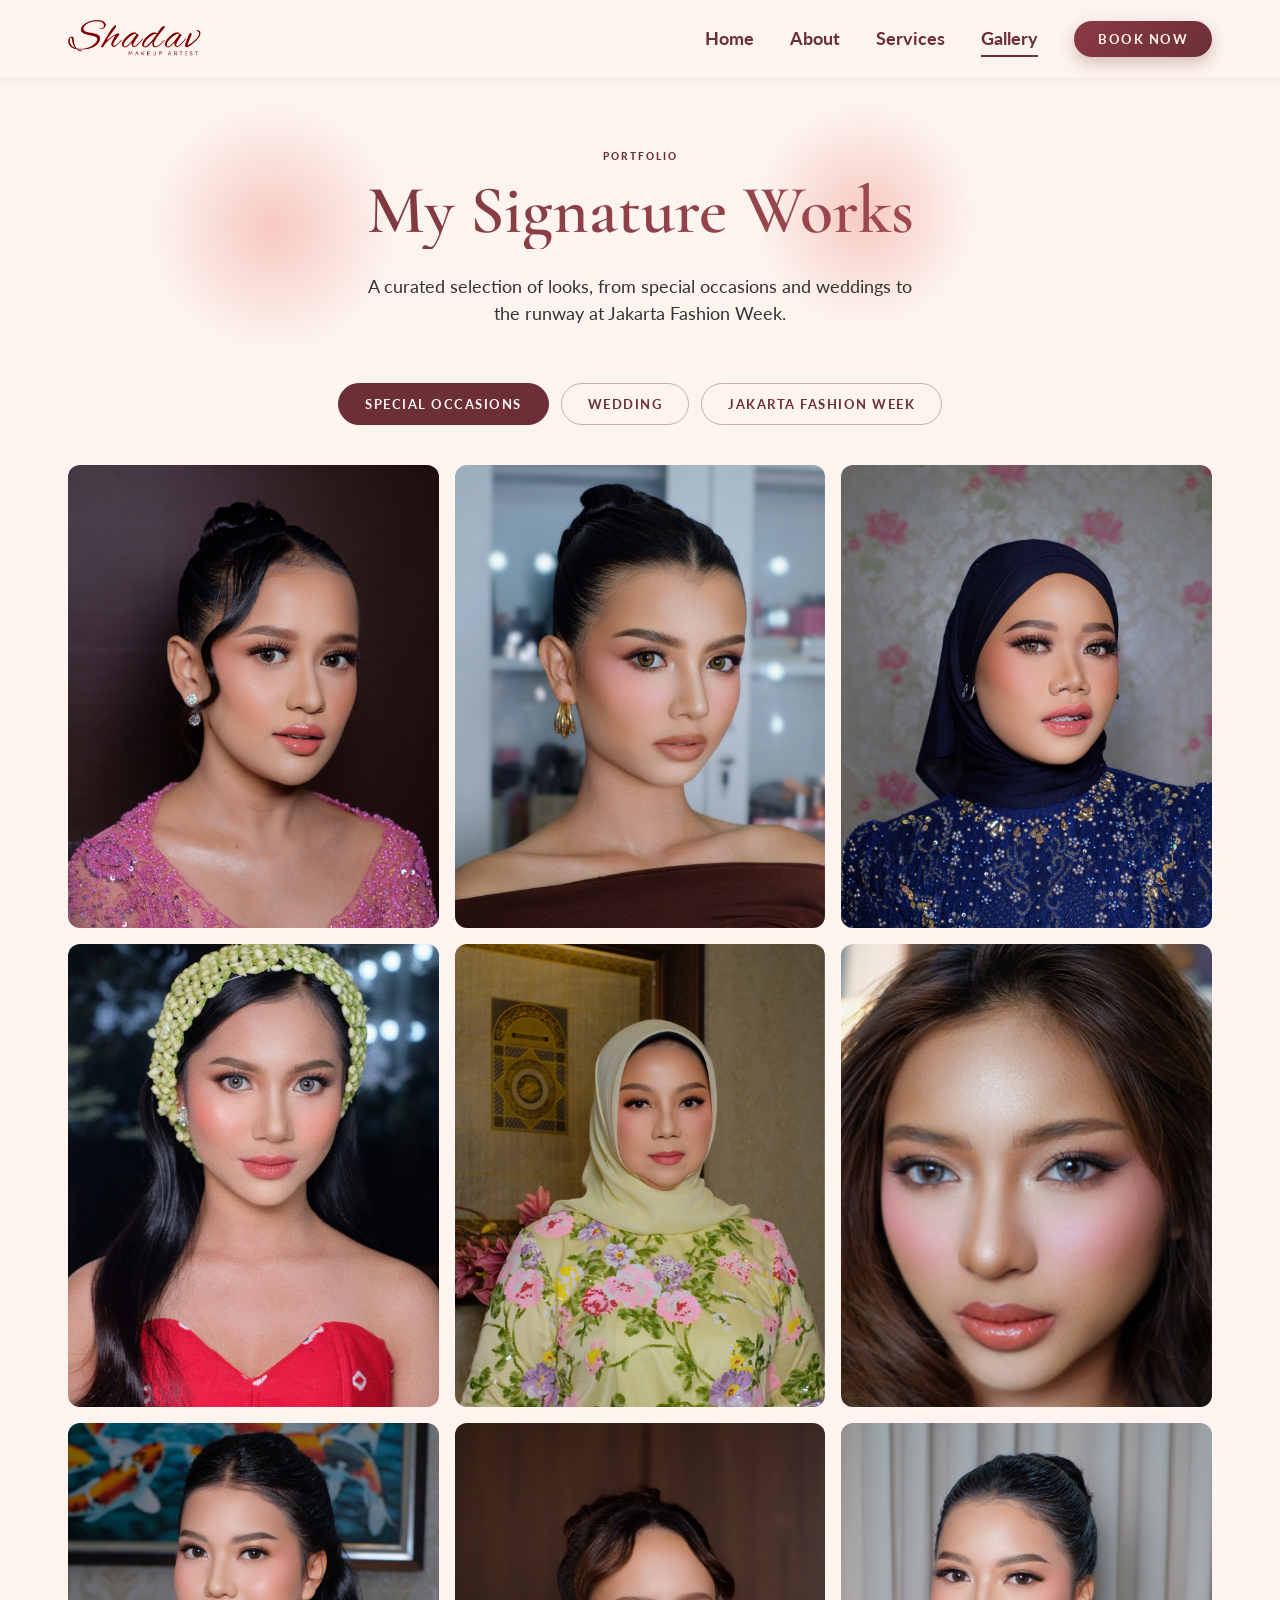
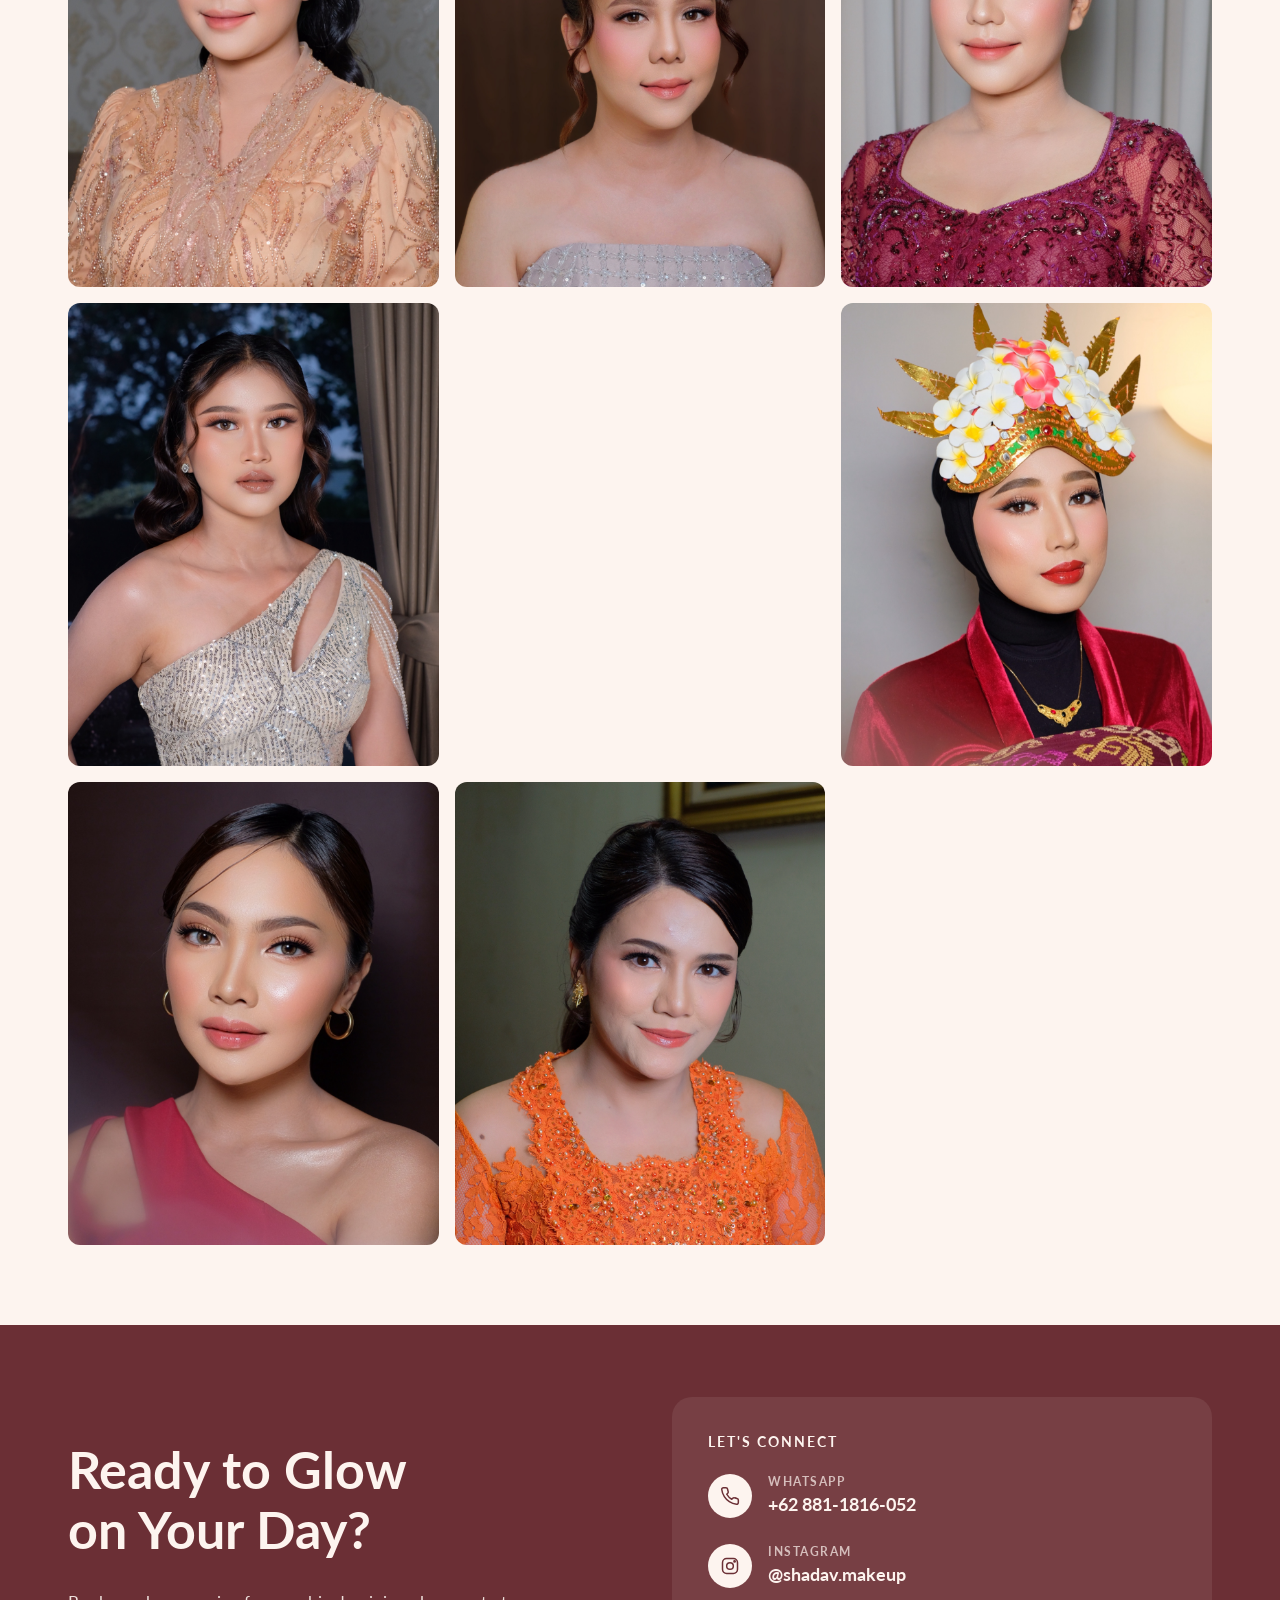
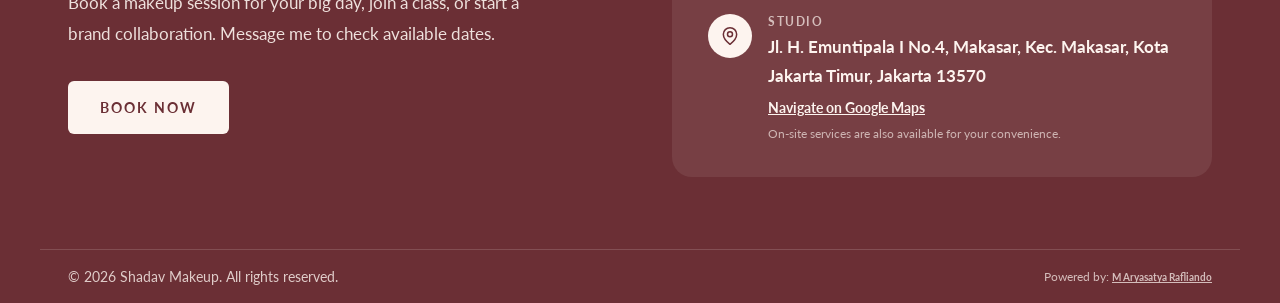
==== commit 318e98a2: "JFW" ====
--- a/gallery.html
+++ b/gallery.html
@@ -100,20 +100,17 @@
 
     <div class="gallery-panel" role="tabpanel" id="jfw" aria-labelledby="tab-jfw" hidden>
       <div class="gallery-grid">
-        <img src="Data/Gallery/JFW/JFW.JPG"  alt="Jakarta Fashion Week" loading="lazy" decoding="async">
-        <img src="Data/Gallery/JFW/JFW1.JPG" alt="Jakarta Fashion Week" loading="lazy" decoding="async">
-        <img src="Data/Gallery/JFW/JFW3.JPG"  alt="Jakarta Fashion Week" loading="lazy" decoding="async">
-        <img src="Data/Gallery/JFW/JFW4.JPG" alt="Jakarta Fashion Week" loading="lazy" decoding="async">
-        <img src="Data/Gallery/JFW/JFW5.JPG" alt="Jakarta Fashion Week" loading="lazy" decoding="async">
-        <img src="Data/Gallery/JFW/JFW6.JPG"  alt="Jakarta Fashion Week" loading="lazy" decoding="async">
-        <img src="Data/Gallery/JFW/JFW7.JPG" alt="Jakarta Fashion Week" loading="lazy" decoding="async">
-        <img src="Data/Gallery/JFW/JFW8.JPG" alt="Jakarta Fashion Week" loading="lazy" decoding="async">
-        <img src="Data/Gallery/JFW/JFW9.JPG"  alt="Jakarta Fashion Week" loading="lazy" decoding="async">
-        <img src="Data/Gallery/JFW/JFW10.JPG"  alt="Jakarta Fashion Week" loading="lazy" decoding="async">
-        <img src="Data/Gallery/JFW/JFW13.JPG" alt="Jakarta Fashion Week" loading="lazy" decoding="async">
-        
-    
-
+        <img src="Data/JFW/JFW.png"  alt="Jakarta Fashion Week" loading="lazy" decoding="async">
+        <img src="Data/JFW/JFW1.png" alt="Jakarta Fashion Week" loading="lazy" decoding="async">
+        <img src="Data/JFW/JFW3.png"  alt="Jakarta Fashion Week" loading="lazy" decoding="async">
+        <img src="Data/JFW/JFW4.png" alt="Jakarta Fashion Week" loading="lazy" decoding="async">
+        <img src="Data/JFW/JFW5.png" alt="Jakarta Fashion Week" loading="lazy" decoding="async">
+        <img src="Data/JFW/JFW6.png"  alt="Jakarta Fashion Week" loading="lazy" decoding="async">
+        <img src="Data/JFW/JFW7.png" alt="Jakarta Fashion Week" loading="lazy" decoding="async">
+        <img src="Data/JFW/JFW8.png" alt="Jakarta Fashion Week" loading="lazy" decoding="async">
+        <img src="Data/JFW/JFW9.png"  alt="Jakarta Fashion Week" loading="lazy" decoding="async">
+        <img src="Data/JFW/JFW10.png"  alt="Jakarta Fashion Week" loading="lazy" decoding="async">
+        <img src="Data/JFW/JFW11.png" alt="Jakarta Fashion Week" loading="lazy" decoding="async">
     </div>
     </div>
 
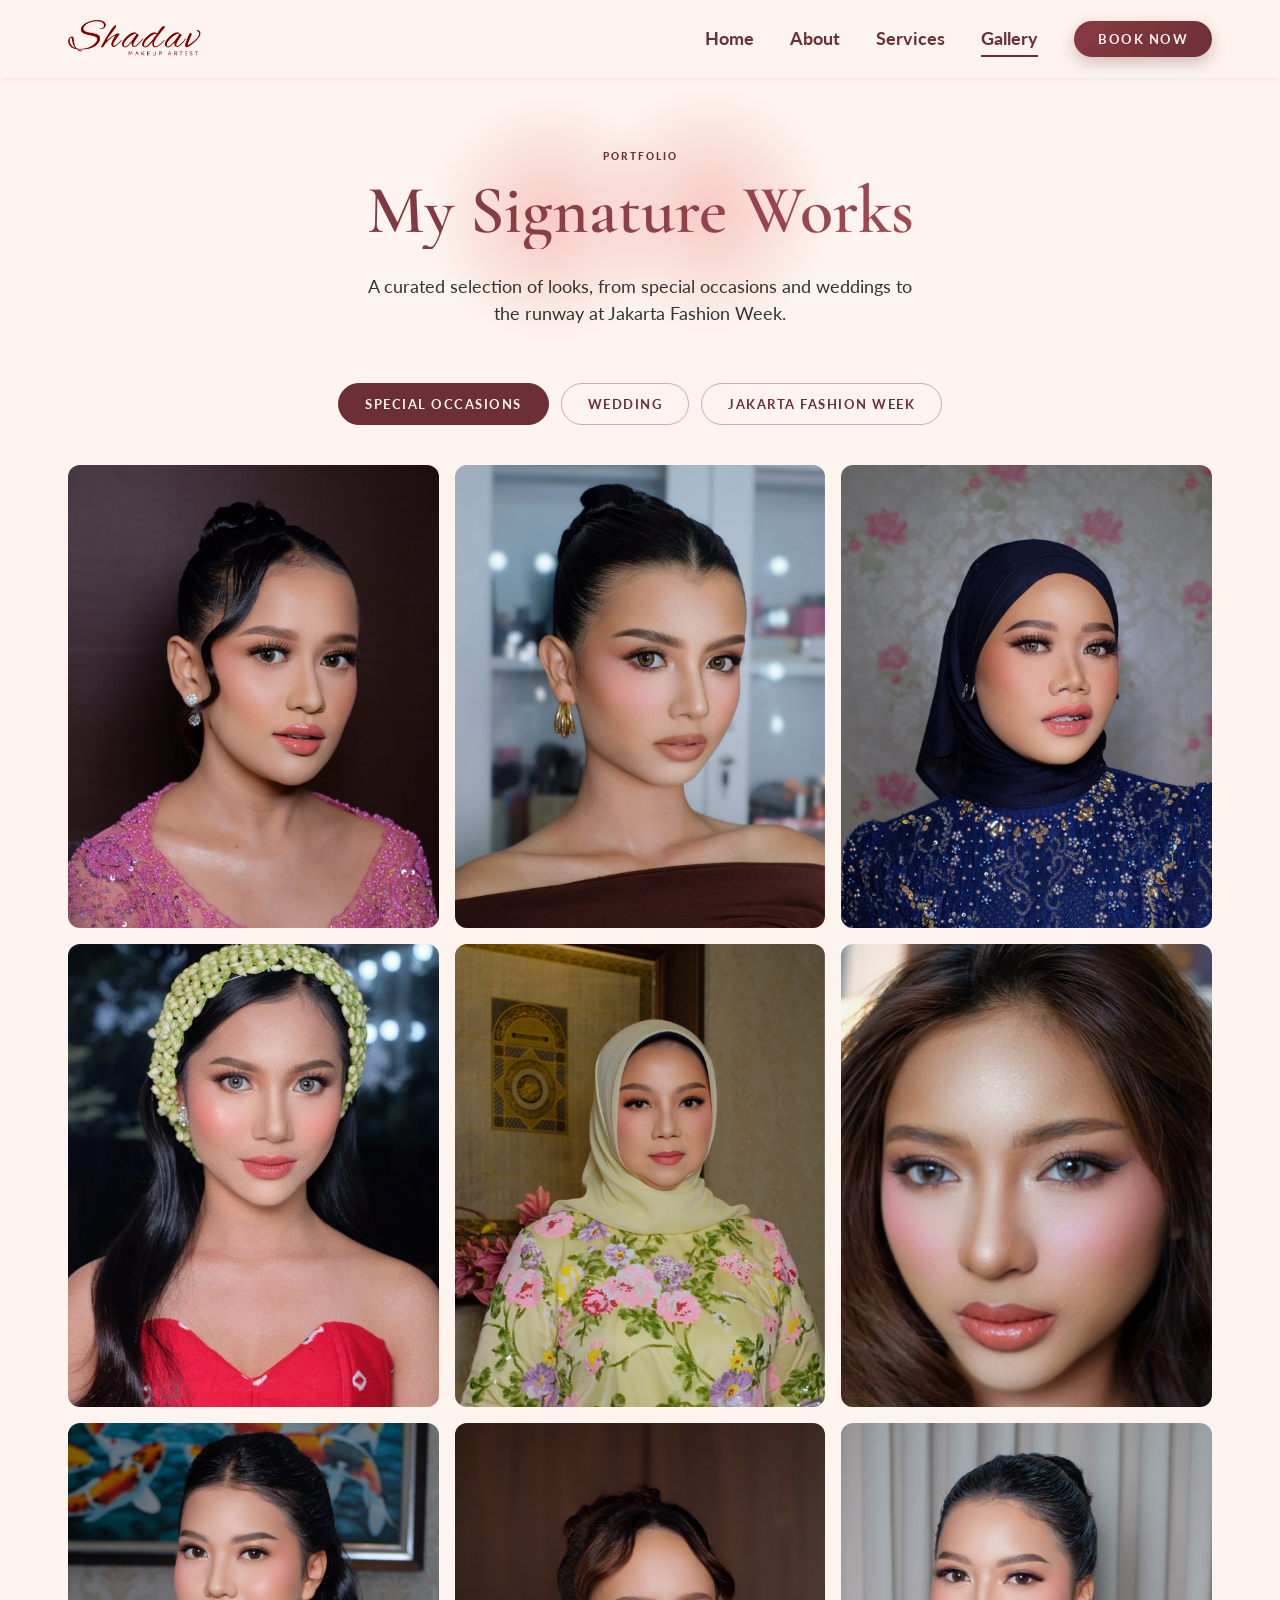
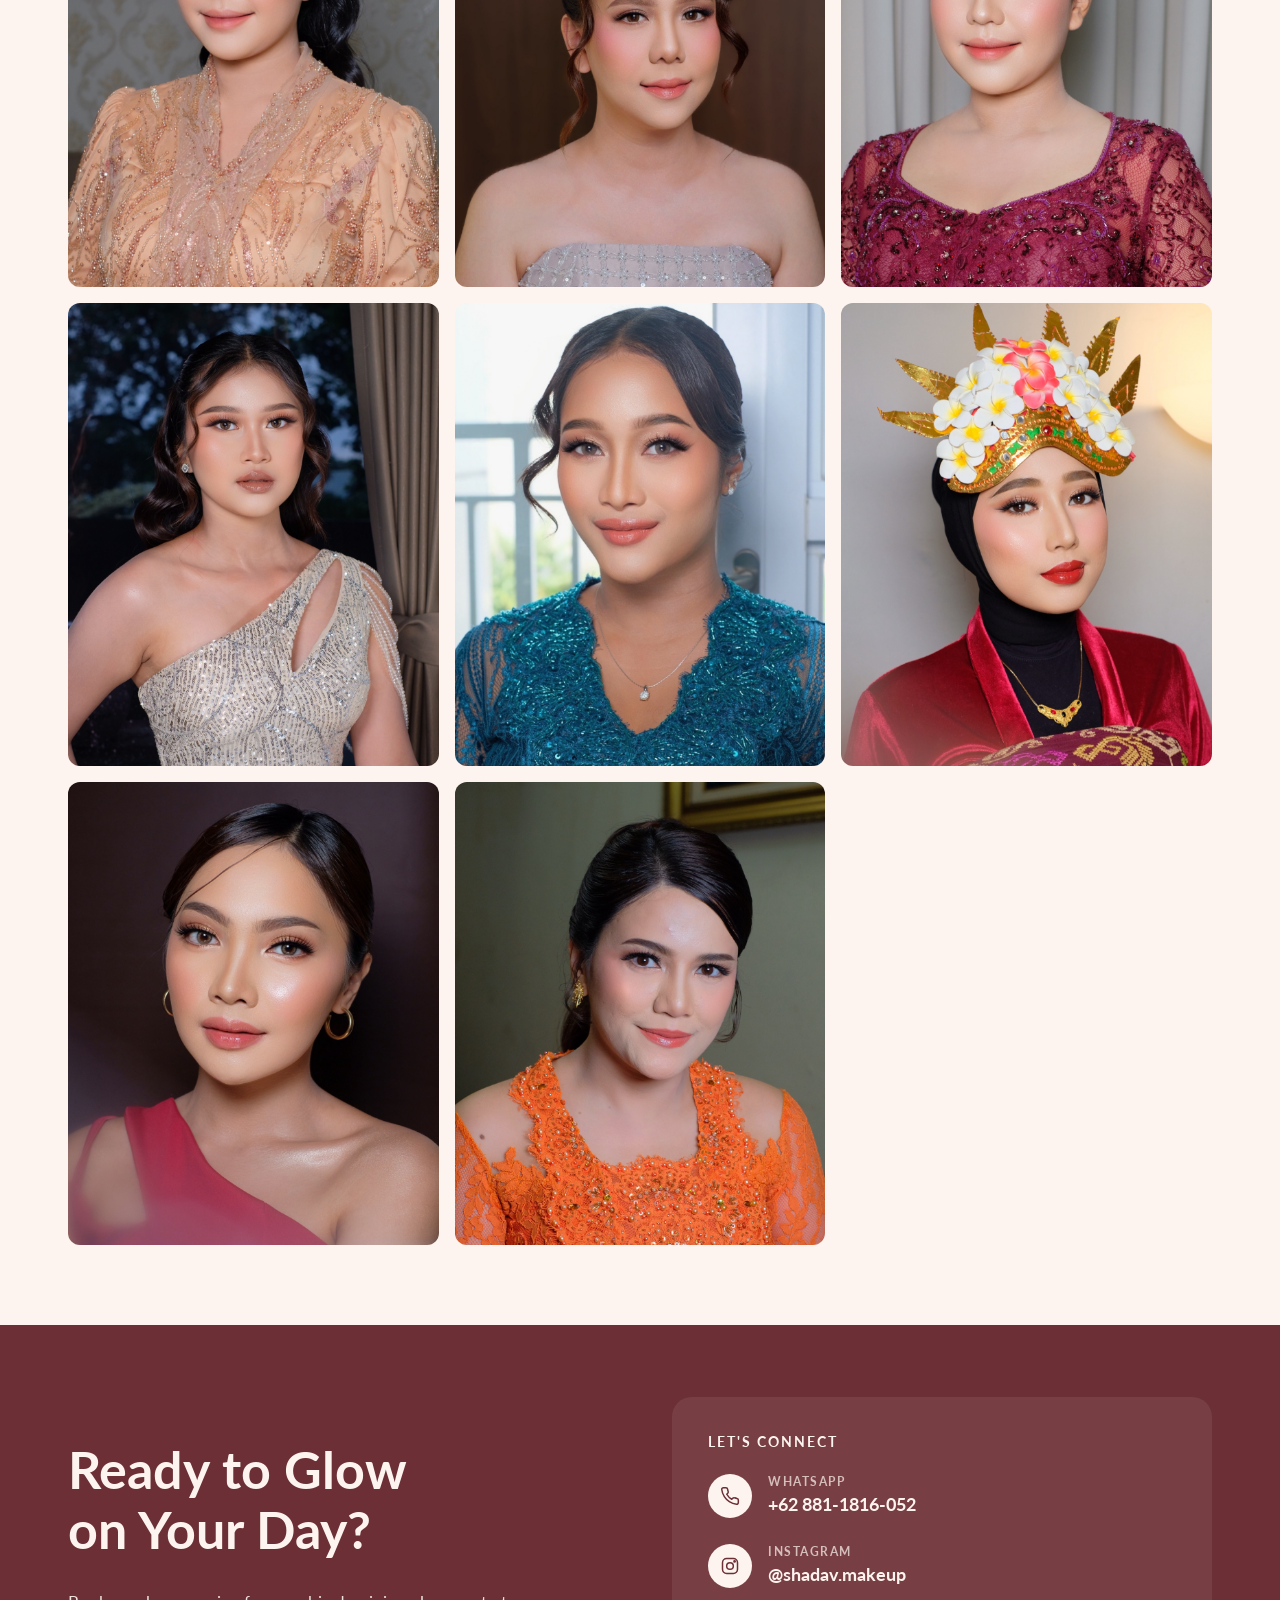
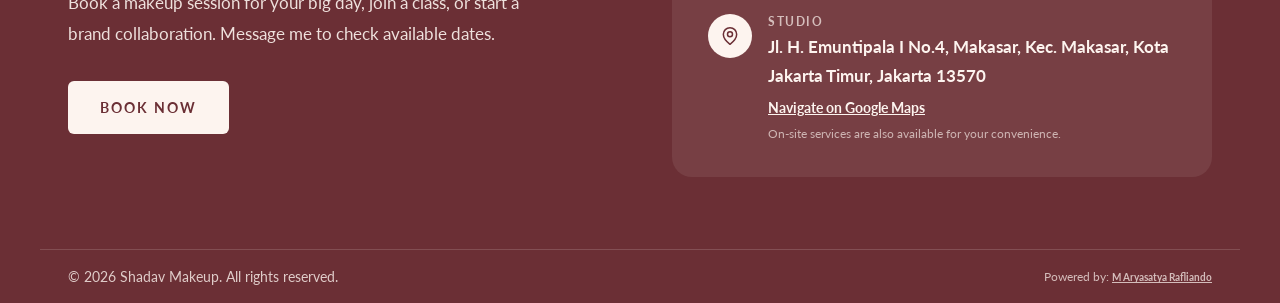
==== commit 03cc6432: "logo" ====
--- a/gallery.html
+++ b/gallery.html
@@ -17,7 +17,7 @@
 <div class="header-inner">
 
     <a href="index.html" class="logo" aria-label="Shadav Makeup, beranda">
-    <img src="/Data/Logo/Logo.png" alt="Logo Shadav Makeup">
+    <img src="Data/Logo/Logo.png" alt="Logo Shadav Makeup">
     </a>
 
     <button class="nav-toggle" aria-label="Buka menu" aria-expanded="false">
@@ -90,7 +90,6 @@
         <img src="Data/wedding/wedding15.png" alt="look 12" loading="lazy" decoding="async">
         <img src="Data/wedding/wedding16.png"  alt="look 13" loading="lazy" decoding="async">
         <img src="Data/wedding/wedding17.png"  alt="look 14" loading="lazy" decoding="async">
-        <img src="Data/wedding/wedding18.png"  alt="look 14" loading="lazy" decoding="async">
         <img src="Data/wedding/wedding19.png" alt="look 11" loading="lazy" decoding="async">
         <img src="Data/wedding/wedding20.png" alt="look 12" loading="lazy" decoding="async">
         <img src="Data/wedding/wedding21.png"  alt="look 13" loading="lazy" decoding="async">
